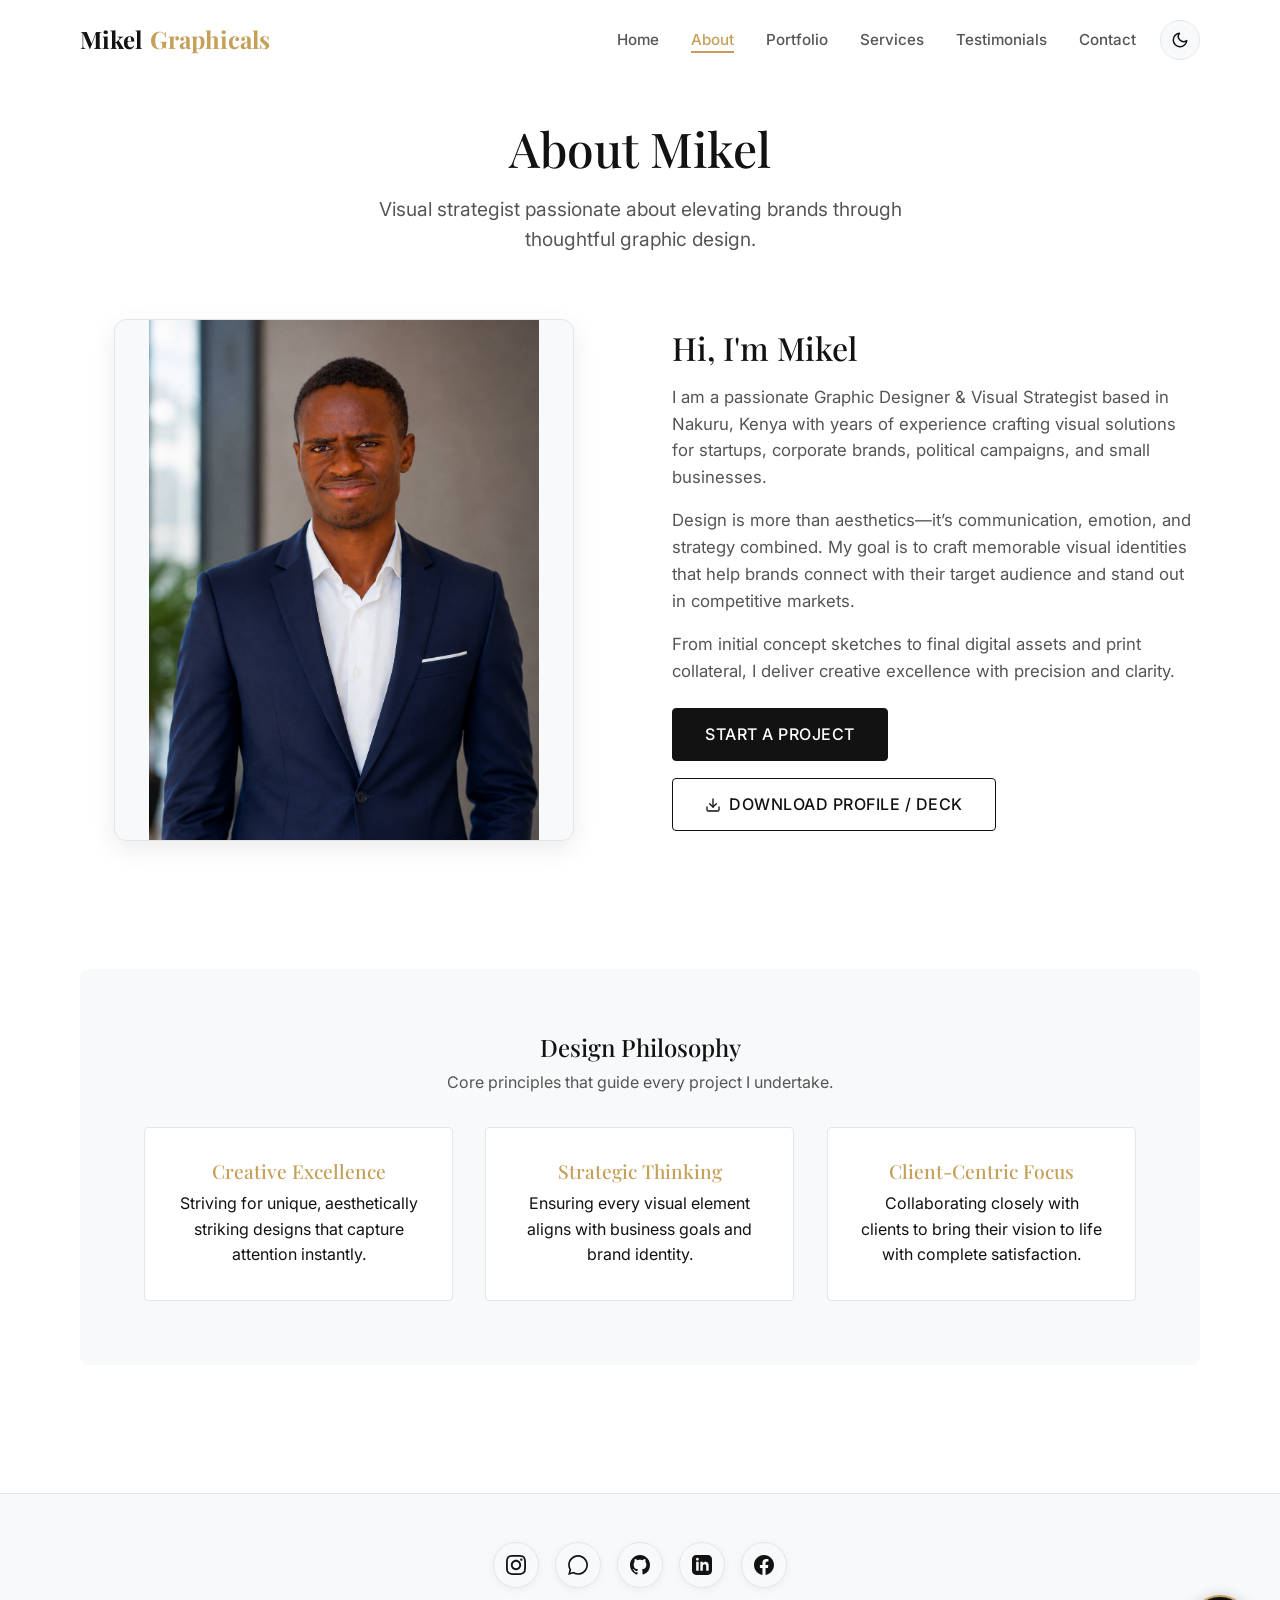
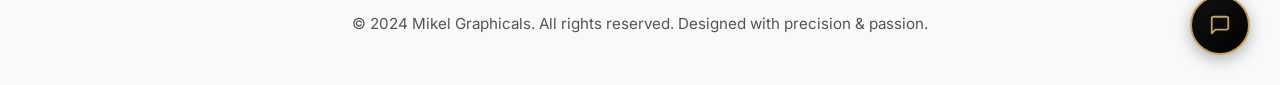
==== about.html @ 557f7075 "Add files via upload" ====
<!DOCTYPE html>
<html lang="en" data-theme="light">
<head>
  <meta charset="UTF-8" />
  <meta name="viewport" content="width=device-width, initial-scale=1.0" />
  <title>About | Mikel Graphicals</title>
  <meta name="description" content="About Mikel Graphicals - Graphic designer & visual strategist based in Nakuru, Kenya." />
  
  <!-- Open Graph / Social Media Preview Meta Tags -->
  <meta property="og:type" content="website" />
  <meta property="og:url" content="https://mikel-graphicals.com/about.html" />
  <meta property="og:title" content="About Mikel Graphicals | Graphic Designer & Visual Strategist" />
  <meta property="og:description" content="Visual strategist passionate about elevating brands through thoughtful graphic design in Nakuru, Kenya." />
  <meta property="og:image" content="images/Mikel.png" />

  <!-- Twitter Card Meta Tags -->
  <meta name="twitter:card" content="summary_large_image" />
  <meta name="twitter:title" content="About Mikel Graphicals | Graphic Designer & Visual Strategist" />
  <meta name="twitter:description" content="Visual strategist passionate about elevating brands through thoughtful graphic design in Nakuru, Kenya." />
  <meta name="twitter:image" content="images/Mikel.png" />

  <link rel="icon" type="image/svg+xml" href="favicon.svg" />
  <link rel="stylesheet" href="css/style.css" />
</head>
<body>

  <!-- Navigation Bar -->
  <header class="navbar">
    <div class="container navbar-container">
      <a href="index.html" class="logo">Mikel<span>Graphicals</span></a>
      
      <div class="nav-right-tools">
        <ul class="nav-menu" id="navMenu">
          <li><a href="index.html" class="nav-link">Home</a></li>
          <li><a href="about.html" class="nav-link active">About</a></li>
          <li><a href="portfolio.html" class="nav-link">Portfolio</a></li>
          <li><a href="services.html" class="nav-link">Services</a></li>
          <li><a href="testimonials.html" class="nav-link">Testimonials</a></li>
          <li><a href="contact.html" class="nav-link">Contact</a></li>
        </ul>
        
        <button class="theme-toggle" id="themeToggle" aria-label="Toggle Theme"></button>
        <button class="mobile-toggle" id="mobileToggle" aria-label="Mobile Navigation Toggle"><svg width="22" height="22" viewBox="0 0 24 24" fill="none" stroke="currentColor" stroke-width="2" stroke-linecap="round" stroke-linejoin="round"><line x1="3" y1="12" x2="21" y2="12"></line><line x1="3" y1="6" x2="21" y2="6"></line><line x1="3" y1="18" x2="21" y2="18"></line></svg></button>
      </div>
    </div>
  </header>

  <!-- About Section -->
  <section class="section about-page" style="padding-top: 120px;">
    <div class="container">
      <div class="about-header">
        <h1 class="about-title">About Mikel</h1>
        <p class="about-subtitle">Visual strategist passionate about elevating brands through thoughtful graphic design.</p>
      </div>

      <div class="about-content">
        <div class="about-section">
          <div class="about-image-wrapper">
            <img src="images/Mikel.png" alt="Mikel - Graphic Designer & Visual Strategist" class="about-image" />
          </div>
          <div class="about-text">
            <h2>Hi, I'm Mikel</h2>
            <p>I am a passionate Graphic Designer & Visual Strategist based in Nakuru, Kenya with years of experience crafting visual solutions for startups, corporate brands, political campaigns, and small businesses.</p>
            <p>Design is more than aesthetics—it’s communication, emotion, and strategy combined. My goal is to craft memorable visual identities that help brands connect with their target audience and stand out in competitive markets.</p>
            <p>From initial concept sketches to final digital assets and print collateral, I deliver creative excellence with precision and clarity.</p>
            <div style="margin-top: 1.5rem; display: flex; gap: 1rem; flex-wrap: wrap;">
              <a href="contact.html" class="btn btn-primary">Start a Project</a>
              <a href="images/Mikel.png" target="_blank" rel="noopener" class="btn btn-outline" style="gap: 0.5rem;">
                <svg width="16" height="16" viewBox="0 0 24 24" fill="none" stroke="currentColor" stroke-width="2" stroke-linecap="round" stroke-linejoin="round"><path d="M21 15v4a2 2 0 0 1-2 2H5a2 2 0 0 1-2-2v-4"></path><polyline points="7 10 12 15 17 10"></polyline><line x1="12" y1="15" x2="12" y2="3"></line></svg>
                Download Profile / Deck
              </a>
            </div>
          </div>
        </div>

        <div class="design-philosophy">
          <h2 style="font-family: var(--font-serif); margin-bottom: 0.5rem; color: var(--text-primary);">Design Philosophy</h2>
          <p style="color: var(--text-secondary); max-width: 600px; margin: 0 auto 1.5rem;">Core principles that guide every project I undertake.</p>
          
          <div class="philosophy-grid">
            <div class="philosophy-card">
              <h3>Creative Excellence</h3>
              <p>Striving for unique, aesthetically striking designs that capture attention instantly.</p>
            </div>
            <div class="philosophy-card">
              <h3>Strategic Thinking</h3>
              <p>Ensuring every visual element aligns with business goals and brand identity.</p>
            </div>
            <div class="philosophy-card">
              <h3>Client-Centric Focus</h3>
              <p>Collaborating closely with clients to bring their vision to life with complete satisfaction.</p>
            </div>
          </div>
        </div>
      </div>
    </div>
  </section>

  <!-- Miki Floating AI Chatbot Widget -->
  <div class="miki-widget">
    <div class="miki-chat-window" id="mikiWindow">
      <div class="miki-header">
        <div class="miki-header-info">
          <div class="miki-avatar">M</div>
          <div>
            <h3>Miki AI Assistant</h3>
            <span class="miki-status">Online</span>
          </div>
        </div>
        <span class="miki-close" id="mikiClose">&times;</span>
      </div>

      <div class="miki-messages" id="mikiMessages">
        <div class="message ai">
          Hi! I'm Miki. Feel free to ask me anything about Mikel's background or skills!
        </div>
      </div>

      <div class="miki-input-area">
        <input type="text" id="mikiInput" class="miki-input" placeholder="Ask about projects, pricing..." />
        <button id="mikiSend" class="miki-send" aria-label="Send Message"><svg width="16" height="16" viewBox="0 0 24 24" fill="none" stroke="currentColor" stroke-width="2" stroke-linecap="round" stroke-linejoin="round"><line x1="22" y1="2" x2="11" y2="13"></line><polygon points="22 2 15 22 11 13 2 9 22 2"></polygon></svg></button>
      </div>
    </div>

    <button class="miki-toggle" id="mikiToggle" aria-label="Toggle Miki Chatbot"><svg width="22" height="22" viewBox="0 0 24 24" fill="none" stroke="currentColor" stroke-width="2" stroke-linecap="round" stroke-linejoin="round"><path d="M21 15a2 2 0 0 1-2 2H7l-4 4V5a2 2 0 0 1 2-2h14a2 2 0 0 1 2 2z"></path></svg></button>
  </div>

  <!-- Footer -->
  <footer>
    <div class="container footer-content">
      <div class="footer-socials">
        <a href="https://www.instagram.com/mikel_ndungu" target="_blank" rel="noopener" class="social-btn" title="Instagram" aria-label="Instagram">
          <svg viewBox="0 0 24 24"><path d="M12 2.163c3.204 0 3.584.012 4.85.07 3.252.148 4.771 1.691 4.919 4.919.058 1.265.069 1.645.069 4.849 0 3.205-.012 3.584-.069 4.849-.149 3.225-1.664 4.771-4.919 4.919-1.266.058-1.644.07-4.85.07-3.204 0-3.584-.012-4.849-.07-3.26-.149-4.771-1.699-4.919-4.92-.058-1.265-.07-1.644-.07-4.849 0-3.204.013-3.583.07-4.849.149-3.227 1.664-4.771 4.919-4.919 1.266-.057 1.645-.069 4.849-.069zm0-2.163c-3.259 0-3.667.014-4.947.072-4.358.2-6.78 2.618-6.98 6.98-.059 1.281-.073 1.689-.073 4.948 0 3.259.014 3.668.072 4.948.2 4.358 2.618 6.78 6.98 6.98 1.281.058 1.689.072 4.948.072 3.259 0 3.668-.014 4.948-.072 4.354-.2 6.782-2.618 6.979-6.98.059-1.28.073-1.689.073-4.948 0-3.259-.014-3.667-.072-4.947-.196-4.354-2.617-6.78-6.979-6.98-1.281-.059-1.69-.073-4.949-.073zm0 5.838c-3.403 0-6.162 2.759-6.162 6.162s2.759 6.163 6.162 6.163 6.162-2.759 6.162-6.163c0-3.403-2.759-6.162-6.162-6.162zm0 10.162c-2.209 0-4-1.79-4-4 0-2.209 1.791-4 4-4s4 1.791 4 4c0 2.21-1.791 4-4 4zm6.406-11.845c-.796 0-1.441.645-1.441 1.44s.645 1.44 1.441 1.44c.795 0 1.439-.645 1.439-1.44s-.644-1.44-1.439-1.44z"/></svg>
        </a>
        <a href="https://wa.me/254795168357" target="_blank" rel="noopener" class="social-btn" title="WhatsApp" aria-label="WhatsApp">
          <svg viewBox="0 0 24 24"><path d="M.057 24l1.687-6.163c-1.041-1.804-1.588-3.849-1.587-5.946.003-6.556 5.338-11.891 11.893-11.891 3.181.001 6.167 1.24 8.413 3.488 2.245 2.248 3.481 5.236 3.48 8.414-.003 6.557-5.338 11.892-11.893 11.892-1.99 0-3.951-.5-5.688-1.448l-6.305 1.654zm6.597-3.807c1.676.995 3.276 1.591 5.392 1.592 5.448 0 9.886-4.434 9.889-9.885.002-5.462-4.415-9.89-9.881-9.892-5.452 0-9.887 4.434-9.889 9.884-.001 2.225.651 3.891 1.746 5.634l-.999 3.648 3.742-.981z"/></svg>
        </a>
        <a href="https://github.com/Mikel265" target="_blank" rel="noopener" class="social-btn" title="GitHub" aria-label="GitHub">
          <svg viewBox="0 0 24 24"><path d="M12 0C5.37 0 0 5.37 0 12c0 5.31 3.435 9.795 8.205 11.385.6.105.825-.255.825-.57 0-.285-.015-1.23-.015-2.235-3.015.555-3.795-.735-4.035-1.41-.135-.345-.72-1.41-1.23-1.695-.42-.225-1.02-.78-.015-.795.945-.015 1.62.87 1.845 1.23 1.08 1.815 2.805 1.305 3.495.99.105-.78.42-1.305.765-1.605-2.67-.3-5.46-1.335-5.46-5.925 0-1.305.465-2.385 1.23-3.225-.12-.3-.54-1.53.12-3.18 0 0 1.005-.315 3.3 1.23.96-.27 1.98-.405 3-.405s2.04.135 3 .405c2.295-1.56 3.3-1.23 3.3-1.23.66 1.65.24 2.88.12 3.18.765.84 1.23 1.905 1.23 3.225 0 4.605-2.805 5.625-5.475 5.925.435.375.81 1.095.81 2.22 0 1.605-.015 2.895-.015 3.3 0 .315.225.69.825.57A12.02 12.02 0 0024 12c0-6.63-5.37-12-12-12z"/></svg>
        </a>
        <a href="https://www.linkedin.com/in/mikel-ndungu/" target="_blank" rel="noopener" class="social-btn" title="LinkedIn" aria-label="LinkedIn">
          <svg viewBox="0 0 24 24"><path d="M19 0h-14c-2.761 0-5 2.239-5 5v14c0 2.761 2.239 5 5 5h14c2.762 0 5-2.239 5-5v-14c0-2.761-2.238-5-5-5zm-11 19h-3v-11h3v11zm-1.5-12.268c-.966 0-1.75-.79-1.75-1.764s.784-1.764 1.75-1.764 1.75.79 1.75 1.764-.783 1.764-1.75 1.764zm13.5 12.268h-3v-5.604c0-3.368-4-3.113-4 0v5.604h-3v-11h3v1.765c1.396-2.586 7-2.777 7 2.476v6.759z"/></svg>
        </a>
        <a href="https://web.facebook.com/shymikel" target="_blank" rel="noopener" class="social-btn" title="Facebook" aria-label="Facebook">
          <svg viewBox="0 0 24 24"><path d="M24 12.073c0-6.627-5.373-12-12-12s-12 5.373-12 12c0 5.99 4.388 10.954 10.125 11.854v-8.385H7.078v-3.47h3.047V9.43c0-3.007 1.792-4.669 4.533-4.669 1.312 0 2.686.235 2.686.235v2.953H15.83c-1.491 0-1.956.925-1.956 1.874v2.25h3.328l-.532 3.47h-2.796v8.385C19.612 23.027 24 18.062 24 12.073z"/></svg>
        </a>
      </div>
      <p>&copy; 2024 Mikel Graphicals. All rights reserved. Designed with precision & passion.</p>
    </div>
  </footer>

  <script src="js/main.js"></script>
</body>
</html>
---- css/style.css ----
@import url('https://fonts.googleapis.com/css2?family=Inter:wght@300;400;500;600;700&family=Playfair+Display:ital,wght@0,500;0,600;0,700;1,500&display=swap');

:root {
  --bg-primary: #ffffff;
  --bg-secondary: #f8f9fa;
  --text-primary: #121212;
  --text-secondary: #555555;
  --accent-color: #C5A059;
  --accent-hover: #D4AF37;
  --border-color: #e5e5e5;
  --spacing-xs: 0.5rem;
  --spacing-sm: 1rem;
  --spacing-md: 2rem;
  --spacing-lg: 4rem;
  --spacing-xl: 8rem;
  --font-sans: "Inter", sans-serif;
  --font-serif: "Playfair Display", serif;
  --shadow-sm: 0 2px 8px rgba(0, 0, 0, 0.05);
  --shadow-md: 0 8px 24px rgba(0, 0, 0, 0.08);
  --transition-fast: 0.2s ease;
  --transition-smooth: 0.4s cubic-bezier(0.16, 1, 0.3, 1);
}

[data-theme="dark"] {
  --bg-primary: #0a0a0a;
  --bg-secondary: #161616;
  --text-primary: #f0f0f0;
  --text-secondary: #a0a0a0;
  --border-color: #2a2a2a;
  --shadow-sm: 0 2px 8px rgba(0, 0, 0, 0.3);
  --shadow-md: 0 8px 24px rgba(0, 0, 0, 0.4);
}

*, *::before, *::after {
  box-sizing: border-box;
  margin: 0;
  padding: 0;
}

/* Modern View Transitions API */
@view-transition {
  navigation: auto;
}

::view-transition-old(root),
::view-transition-new(root) {
  animation-duration: 0.35s;
  animation-timing-function: cubic-bezier(0.16, 1, 0.3, 1);
}

html {
  scroll-behavior: smooth;
  scroll-padding-top: 90px;
  font-family: var(--font-sans);
  font-size: 16px;
  background-color: var(--bg-primary);
  color: var(--text-primary);
  transition: background-color var(--transition-smooth), color var(--transition-smooth);
}

body {
  line-height: 1.6;
  -webkit-font-smoothing: antialiased;
  -moz-osx-font-smoothing: grayscale;
  opacity: 0;
  transform: translateY(8px);
  transition: opacity 0.35s cubic-bezier(0.16, 1, 0.3, 1), transform 0.35s cubic-bezier(0.16, 1, 0.3, 1), background-color var(--transition-smooth), color var(--transition-smooth);
}

body.page-loaded {
  opacity: 1;
  transform: translateY(0);
}

body.page-exiting {
  opacity: 0;
  transform: translateY(-8px);
  pointer-events: none;
}

/* Scroll Reveal Animations */
.reveal {
  opacity: 0;
  transform: translateY(30px);
  transition: opacity 0.7s cubic-bezier(0.16, 1, 0.3, 1), transform 0.7s cubic-bezier(0.16, 1, 0.3, 1);
  will-change: opacity, transform;
}

.reveal.reveal-left {
  transform: translateX(-30px);
}

.reveal.reveal-right {
  transform: translateX(30px);
}

.reveal.reveal-scale {
  transform: scale(0.94);
}

.reveal.is-visible {
  opacity: 1;
  transform: translateY(0) translateX(0) scale(1);
}

.reveal-delay-1 { transition-delay: 0.1s; }
.reveal-delay-2 { transition-delay: 0.2s; }
.reveal-delay-3 { transition-delay: 0.3s; }
.reveal-delay-4 { transition-delay: 0.4s; }
.reveal-delay-5 { transition-delay: 0.5s; }

h1, h2, h3, h4, h5, h6 {
  font-family: var(--font-serif);
  font-weight: 500;
  line-height: 1.2;
}

a {
  text-decoration: none;
  color: inherit;
  transition: color var(--transition-fast), transform var(--transition-fast);
}

button {
  font-family: var(--font-sans);
  cursor: pointer;
  border: none;
  background: none;
}

img {
  max-width: 100%;
  display: block;
}

.container {
  width: 90%;
  max-width: 1200px;
  margin: 0 auto;
  padding: 0 var(--spacing-sm);
}

.section {
  padding: var(--spacing-xl) 0;
}

/* Smooth Entrance Keyframes for Section Transitions */
@keyframes fadeInUpSmooth {
  0% {
    opacity: 0;
    transform: translateY(18px);
  }
  100% {
    opacity: 1;
    transform: translateY(0);
  }
}

/* Header & Navigation */
.navbar {
  position: fixed;
  top: 0;
  left: 0;
  width: 100%;
  height: 80px;
  background-color: rgba(var(--bg-primary-rgb, 255, 255, 255), 0.9);
  background-color: var(--bg-primary);
  -webkit-backdrop-filter: blur(10px);
  backdrop-filter: blur(10px);
  z-index: 1000;
  border-bottom: 1px solid transparent;
  transition: all var(--transition-smooth);
}

.navbar.scrolled {
  height: 70px;
  border-bottom: 1px solid var(--border-color);
  box-shadow: var(--shadow-sm);
}

.navbar-container {
  display: flex;
  justify-content: space-between;
  align-items: center;
  height: 100%;
}

.logo {
  font-family: var(--font-serif);
  font-size: 1.5rem;
  font-weight: 700;
  color: var(--text-primary);
  display: flex;
  align-items: center;
  gap: 0.5rem;
}

.logo span {
  color: var(--accent-color);
}

.nav-right-tools {
  display: flex;
  align-items: center;
  gap: 1.5rem;
}

.nav-menu {
  display: flex;
  align-items: center;
  gap: 2rem;
  list-style: none;
}

.nav-link {
  font-size: 0.95rem;
  font-weight: 500;
  color: var(--text-secondary);
  position: relative;
}

.nav-link:hover, .nav-link.active {
  color: var(--accent-color);
}

.nav-link::after {
  content: "";
  position: absolute;
  bottom: -4px;
  left: 0;
  width: 0;
  height: 2px;
  background-color: var(--accent-color);
  transition: width var(--transition-fast);
}

.nav-link:hover::after, .nav-link.active::after {
  width: 100%;
}

.theme-toggle {
  font-size: 1.2rem;
  color: var(--text-primary);
  padding: 0.5rem;
  display: inline-flex;
  align-items: center;
  justify-content: center;
  border-radius: 50%;
  width: 40px;
  height: 40px;
  background: var(--bg-secondary);
  border: 1px solid var(--border-color);
  transition: background-color var(--transition-fast), border-color var(--transition-fast), transform var(--transition-fast), color var(--transition-fast);
}

.theme-toggle svg {
  width: 18px;
  height: 18px;
  stroke: currentColor;
  transition: transform var(--transition-smooth);
}

.theme-toggle:hover {
  background-color: var(--bg-primary);
  color: var(--accent-color);
  border-color: var(--accent-color);
  transform: scale(1.08);
}

.theme-toggle:hover svg {
  transform: rotate(18deg);
}

.mobile-toggle {
  display: none;
  font-size: 1.5rem;
  color: var(--text-primary);
}

@media (max-width: 768px) {
  .nav-menu {
    position: fixed;
    top: 70px;
    left: 0;
    width: 100%;
    height: calc(100vh - 70px);
    background-color: var(--bg-primary);
    flex-direction: column;
    align-items: center;
    justify-content: center;
    gap: 2rem;
    transform: translateX(100%);
    transition: transform var(--transition-smooth);
  }

  .nav-menu.active {
    transform: translateX(0);
  }

  .mobile-toggle {
    display: block;
  }
}

/* Hero Section */
.hero {
  min-height: 90vh;
  display: flex;
  align-items: center;
  justify-content: center;
  position: relative;
  overflow: hidden;
  padding: var(--spacing-lg) var(--spacing-xs);
  background: radial-gradient(circle at 50% 50%, var(--bg-secondary) 0%, var(--bg-primary) 100%);
}

.hero-content {
  text-align: center;
  max-width: 800px;
  z-index: 10;
}

.hero-title {
  font-family: var(--font-serif);
  font-size: 3rem;
  line-height: 1.1;
  margin-bottom: var(--spacing-sm);
  color: var(--text-primary);
}

.hero-title span {
  display: block;
  color: var(--accent-color);
  font-style: italic;
}

.hero-subtitle {
  font-size: 1.2rem;
  color: var(--text-secondary);
  margin-bottom: var(--spacing-md);
  max-width: 600px;
  margin-left: auto;
  margin-right: auto;
}

.hero-buttons {
  display: flex;
  gap: 1rem;
  justify-content: center;
}

.btn {
  padding: 0.8rem 2rem;
  font-size: 1rem;
  font-weight: 500;
  border-radius: 4px;
  transition: all var(--transition-fast);
  text-transform: uppercase;
  letter-spacing: 0.5px;
  display: inline-flex;
  align-items: center;
  justify-content: center;
}

.btn-primary {
  background-color: var(--text-primary);
  color: var(--bg-primary);
  border: 1px solid var(--text-primary);
}

.btn-primary:hover {
  background-color: transparent;
  color: var(--text-primary);
}

.btn-outline {
  background-color: transparent;
  color: var(--text-primary);
  border: 1px solid var(--text-primary);
}

.btn-outline:hover {
  background-color: var(--text-primary);
  color: var(--bg-primary);
}

@media (min-width: 768px) {
  .hero-title {
    font-size: 4.5rem;
  }
  .hero-subtitle {
    font-size: 1.5rem;
  }
}

/* About Section */
.about-page {
  padding-top: var(--spacing-lg);
  padding-bottom: var(--spacing-xl);
}

.about-header {
  text-align: center;
  margin-bottom: var(--spacing-lg);
}

.about-title {
  font-family: var(--font-serif);
  font-size: 3rem;
  margin-bottom: var(--spacing-sm);
  color: var(--text-primary);
}

.about-subtitle {
  font-size: 1.2rem;
  color: var(--text-secondary);
  max-width: 600px;
  margin: 0 auto;
}

.about-content {
  display: flex;
  flex-direction: column;
  gap: var(--spacing-xl);
}

.about-section {
  display: grid;
  grid-template-columns: 1fr;
  gap: var(--spacing-md);
  align-items: center;
}

.about-image-wrapper {
  width: 100%;
  max-width: 460px;
  margin: 0 auto;
  border-radius: 12px;
  overflow: hidden;
  box-shadow: var(--shadow-md);
  background-color: var(--bg-secondary);
  border: 1px solid var(--border-color);
}

.about-image-placeholder,
.about-image {
  width: 100%;
  height: auto;
  max-height: 520px;
  object-fit: contain;
  display: block;
  border-radius: 12px;
}

.about-text h2 {
  font-family: var(--font-serif);
  font-size: 2rem;
  margin-bottom: var(--spacing-sm);
  color: var(--text-primary);
}

.about-text p {
  color: var(--text-secondary);
  margin-bottom: 1rem;
  font-size: 1.05rem;
}

.design-philosophy {
  background-color: var(--bg-secondary);
  padding: var(--spacing-lg);
  border-radius: 8px;
  text-align: center;
}

.philosophy-grid {
  display: grid;
  grid-template-columns: repeat(auto-fit, minmax(250px, 1fr));
  gap: var(--spacing-md);
  margin-top: var(--spacing-md);
}

.philosophy-card {
  padding: var(--spacing-md);
  background-color: var(--bg-primary);
  border: 1px solid var(--border-color);
  border-radius: 4px;
  transition: transform var(--transition-fast);
}

.philosophy-card:hover {
  transform: translateY(-5px);
  box-shadow: var(--shadow-sm);
}

.philosophy-card h3 {
  font-size: 1.2rem;
  margin-bottom: 0.5rem;
  color: var(--accent-color);
}

@media (min-width: 768px) {
  .about-section {
    grid-template-columns: 1fr 1fr;
    gap: var(--spacing-lg);
  }
}

/* Portfolio Section */
.portfolio-page {
  padding-top: var(--spacing-lg);
  padding-bottom: var(--spacing-xl);
}

.portfolio-header {
  text-align: center;
  margin-bottom: var(--spacing-lg);
}

.portfolio-title {
  font-family: var(--font-serif);
  font-size: 3rem;
  margin-bottom: var(--spacing-sm);
}

.portfolio-filter {
  display: flex;
  justify-content: center;
  gap: 1rem;
  margin-bottom: var(--spacing-lg);
  flex-wrap: wrap;
}

.filter-btn {
  padding: 0.5rem 1.5rem;
  border: 1px solid var(--border-color);
  border-radius: 20px;
  background: transparent;
  color: var(--text-secondary);
  transition: all var(--transition-fast);
}

.filter-btn:hover, .filter-btn.active {
  background-color: var(--text-primary);
  color: var(--bg-primary);
  border-color: var(--text-primary);
}

.portfolio-grid {
  display: grid;
  grid-template-columns: repeat(auto-fill, minmax(320px, 1fr));
  gap: 2rem;
}

.project-card {
  background-color: var(--bg-primary);
  border: 1px solid var(--border-color);
  border-radius: 8px;
  overflow: hidden;
  transition: box-shadow var(--transition-fast), transform var(--transition-fast);
  cursor: pointer;
}

.project-card:hover {
  box-shadow: var(--shadow-md);
  transform: translateY(-4px);
}

.card-image-wrapper {
  position: relative;
  overflow: hidden;
  aspect-ratio: 4 / 5;
  background-color: var(--bg-secondary);
}

.card-image {
  width: 100%;
  height: 100%;
  object-fit: cover;
  object-position: top center;
  transition: transform var(--transition-smooth);
}

.project-card:hover .card-image {
  transform: scale(1.05);
}

.card-overlay {
  position: absolute;
  top: 0;
  left: 0;
  width: 100%;
  height: 100%;
  background: rgba(0, 0, 0, 0.6);
  display: flex;
  align-items: center;
  justify-content: center;
  opacity: 0;
  transition: opacity var(--transition-fast);
}

.project-card:hover .card-overlay {
  opacity: 1;
}

.view-case-study {
  color: #fff;
  font-weight: 500;
  display: flex;
  align-items: center;
  gap: 0.5rem;
  padding: 0.8rem 1.5rem;
  border: 1px solid white;
  border-radius: 4px;
}

.view-case-study:hover {
  background-color: #fff;
  color: #000;
}

.card-content {
  padding: var(--spacing-sm);
}

.card-header {
  display: flex;
  justify-content: space-between;
  align-items: center;
  margin-bottom: 0.5rem;
}

.card-category {
  font-size: 0.8rem;
  text-transform: uppercase;
  letter-spacing: 1px;
  color: var(--accent-color);
  font-weight: 600;
}

.external-link {
  color: var(--text-secondary);
}

.external-link:hover {
  color: var(--accent-color);
}

.card-title-link {
  display: block;
}

.card-title {
  font-family: var(--font-serif);
  font-size: 1.4rem;
  margin-bottom: 0.5rem;
  color: var(--text-primary);
  transition: color var(--transition-fast);
}

.card-title-link:hover .card-title {
  color: var(--accent-color);
}

.card-description {
  color: var(--text-secondary);
  font-size: 0.95rem;
  display: -webkit-box;
  -webkit-line-clamp: 2;
  line-clamp: 2;
  -webkit-box-orient: vertical;
  overflow: hidden;
}

/* Services & Packages */
.services-grid {
  display: grid;
  grid-template-columns: repeat(auto-fit, minmax(300px, 1fr));
  gap: 2rem;
  margin-bottom: var(--spacing-xl);
}

.service-card {
  background-color: var(--bg-primary);
  border: 1px solid var(--border-color);
  padding: 2rem;
  border-radius: 8px;
  text-align: center;
  transition: all var(--transition-fast);
  display: flex;
  flex-direction: column;
  align-items: center;
  justify-content: center;
  height: 100%;
}

.service-card:hover {
  border-color: var(--accent-color);
  box-shadow: var(--shadow-md);
  transform: translateY(-4px);
}

.service-icon {
  font-size: 2.5rem;
  color: var(--accent-color);
  margin-bottom: 1.5rem;
  width: 80px;
  height: 80px;
  display: flex;
  align-items: center;
  justify-content: center;
  background-color: var(--bg-secondary);
  border-radius: 50%;
  transition: background-color var(--transition-fast);
}

.service-card:hover .service-icon {
  background-color: var(--text-primary);
  color: var(--bg-primary);
}

.service-title {
  font-family: var(--font-serif);
  font-size: 1.5rem;
  margin-bottom: 1rem;
  color: var(--text-primary);
}

.service-desc {
  color: var(--text-secondary);
  font-size: 0.95rem;
  line-height: 1.6;
}

/* Pricing Packages */
.packages-section {
  margin-top: var(--spacing-xl);
}

.packages-grid {
  display: grid;
  grid-template-columns: repeat(auto-fit, minmax(280px, 1fr));
  gap: 2rem;
  margin-top: 2rem;
}

.package-card {
  background-color: var(--bg-primary);
  border: 1px solid var(--border-color);
  border-radius: 12px;
  padding: 2.5rem 2rem;
  position: relative;
  display: flex;
  flex-direction: column;
  justify-content: space-between;
  transition: all var(--transition-fast);
}

.package-card.popular {
  border-color: var(--accent-color);
  box-shadow: var(--shadow-md);
  transform: scale(1.03);
}

.popular-badge {
  position: absolute;
  top: -14px;
  left: 50%;
  transform: translateX(-50%);
  background-color: var(--accent-color);
  color: #000;
  font-size: 0.75rem;
  font-weight: 700;
  text-transform: uppercase;
  padding: 4px 12px;
  border-radius: 12px;
  letter-spacing: 1px;
}

.package-title {
  font-family: var(--font-serif);
  font-size: 1.8rem;
  margin-bottom: 0.5rem;
  color: var(--text-primary);
}

.package-price {
  font-size: 2.2rem;
  font-weight: 700;
  color: var(--accent-color);
  margin-bottom: 1.5rem;
}

.package-features {
  list-style: none;
  margin-bottom: 2rem;
}

.package-features li {
  padding: 0.6rem 0;
  border-bottom: 1px solid var(--border-color);
  color: var(--text-secondary);
  font-size: 0.95rem;
  display: flex;
  align-items: center;
  gap: 0.5rem;
}

.package-features li::before {
  content: "✓";
  color: var(--accent-color);
  font-weight: bold;
}

/* Testimonials Section */
.testimonials-section {
  padding: 6rem 0;
  background-color: var(--bg-secondary);
  position: relative;
  overflow: hidden;
  z-index: 10;
  border-top: 2px solid var(--accent-color);
}

.section-header {
  text-align: center;
  margin-bottom: 4rem;
}

.section-title {
  font-family: var(--font-serif);
  font-size: 2.5rem;
  margin-bottom: 1rem;
  color: var(--text-primary);
}

.section-subtitle {
  color: var(--text-secondary);
  font-size: 1.1rem;
  max-width: 600px;
  margin: 0 auto;
}

.testimonials-grid {
  display: grid;
  grid-template-columns: repeat(auto-fit, minmax(300px, 1fr));
  gap: 2rem;
}

.testimonial-card {
  background: var(--bg-primary);
  padding: 2.5rem;
  border-radius: 16px;
  box-shadow: var(--shadow-sm);
  transition: transform 0.3s ease, box-shadow 0.3s ease;
  border: 1px solid var(--border-color);
  position: relative;
  display: flex;
  flex-direction: column;
}

.testimonial-card:hover {
  transform: translateY(-5px);
  box-shadow: var(--shadow-md);
  border-color: var(--accent-color);
}

.quote-icon {
  font-size: 2rem;
  color: var(--accent-color);
  margin-bottom: 1.5rem;
  opacity: 0.5;
}

.testimonial-content {
  font-size: 1.1rem;
  line-height: 1.6;
  color: var(--text-secondary);
  margin-bottom: 2rem;
  font-style: italic;
  flex-grow: 1;
}

.testimonial-author {
  display: flex;
  align-items: center;
  gap: 1rem;
  padding-top: 1.5rem;
  border-top: 1px solid var(--border-color);
}

.author-image {
  width: 50px;
  height: 50px;
  border-radius: 50%;
  overflow: hidden;
  border: 2px solid var(--accent-color);
}

.author-image img {
  width: 100%;
  height: 100%;
  object-fit: cover;
}

.author-info h4 {
  font-size: 1rem;
  font-weight: 600;
  color: var(--text-primary);
  margin: 0;
}

.author-info span {
  font-size: 0.85rem;
  color: var(--text-secondary);
  display: block;
  margin-top: 0.2rem;
}

/* Contact Section */
.contact-page {
  padding-bottom: var(--spacing-xl);
}

.contact-content {
  display: grid;
  grid-template-columns: 1fr;
  gap: var(--spacing-lg);
  align-items: start;
}

@media (min-width: 900px) {
  .contact-content {
    grid-template-columns: 1fr 1fr;
  }
}

.contact-info-section h2, .contact-form-section h2 {
  font-family: var(--font-serif);
  font-size: 2.5rem;
  margin-bottom: 1rem;
}

.contact-desc {
  color: var(--text-secondary);
  margin-bottom: 2rem;
  max-width: 500px;
}

/* Contact Details & Social Links */
.contact-details {
  display: flex;
  flex-direction: column;
  gap: 1.5rem;
  margin-bottom: 2.5rem;
}

.contact-item {
  display: flex;
  align-items: flex-start;
  gap: 1.2rem;
}

.contact-icon-svg {
  width: 44px;
  height: 44px;
  min-width: 44px;
  background-color: var(--bg-secondary);
  border: 1px solid var(--border-color);
  border-radius: 50%;
  display: flex;
  align-items: center;
  justify-content: center;
  color: var(--accent-color);
  transition: all var(--transition-fast);
}

.contact-item:hover .contact-icon-svg {
  background-color: var(--accent-color);
  color: #000;
  border-color: var(--accent-color);
  transform: scale(1.08);
}

.contact-icon-svg svg {
  width: 22px;
  height: 22px;
  fill: currentColor;
}

.social-links-section {
  margin-top: 2rem;
}

.social-links-title {
  font-size: 1.1rem;
  font-weight: 600;
  margin-bottom: 1rem;
  color: var(--text-primary);
  font-family: var(--font-serif);
}

.social-links {
  display: flex;
  align-items: center;
  gap: 1rem;
  flex-wrap: wrap;
}

.social-btn {
  width: 46px;
  height: 46px;
  border-radius: 50%;
  background-color: var(--bg-secondary);
  border: 1px solid var(--border-color);
  color: var(--text-primary);
  display: flex;
  align-items: center;
  justify-content: center;
  transition: all var(--transition-fast);
  box-shadow: var(--shadow-sm);
  position: relative;
}

.social-btn svg {
  width: 20px;
  height: 20px;
  fill: currentColor;
  transition: transform var(--transition-fast);
}

.social-btn:hover {
  background-color: var(--accent-color);
  color: #000;
  border-color: var(--accent-color);
  transform: translateY(-3px);
  box-shadow: 0 6px 16px rgba(197, 160, 89, 0.4);
}

.social-btn:hover svg {
  transform: scale(1.15);
}

/* Footer */
footer {
  background-color: var(--bg-secondary);
  border-top: 1px solid var(--border-color);
  padding: 3rem 0;
  text-align: center;
  color: var(--text-secondary);
  font-size: 0.95rem;
}

.footer-content {
  display: flex;
  flex-direction: column;
  align-items: center;
  gap: 1.5rem;
}

.footer-socials {
  display: flex;
  gap: 1rem;
}

footer a {
  color: var(--accent-color);
}

.form-group {
  margin-bottom: 1.5rem;
}

.form-group label {
  display: block;
  margin-bottom: 0.5rem;
  font-weight: 500;
  color: var(--text-primary);
}

.form-control {
  width: 100%;
  padding: 0.8rem;
  background-color: var(--bg-primary);
  border: 1px solid var(--border-color);
  border-radius: 4px;
  color: var(--text-primary);
  font-family: var(--font-sans);
  font-size: 1rem;
  transition: border-color var(--transition-fast);
}

.form-control:focus {
  outline: none;
  border-color: var(--accent-color);
}

textarea.form-control {
  resize: vertical;
  min-height: 120px;
}

.submit-btn {
  width: 100%;
  padding: 1rem;
  background-color: var(--text-primary);
  color: var(--bg-primary);
  border: none;
  border-radius: 4px;
  font-size: 1rem;
  font-weight: 600;
  text-transform: uppercase;
  letter-spacing: 1px;
  transition: all var(--transition-fast);
}

.submit-btn:hover {
  background-color: var(--accent-color);
  color: #000;
}

.form-status {
  margin-bottom: 1rem;
}

.status-msg {
  padding: 1rem;
  border-radius: 4px;
  font-weight: 500;
  margin-bottom: 0;
}

.status-msg.sending {
  background-color: var(--bg-secondary);
  color: var(--text-primary);
  border: 1px solid var(--border-color);
}

.status-msg.success {
  background-color: rgba(76, 175, 80, 0.1);
  color: #4caf50;
  border: 1px solid #4caf50;
}

.status-msg.error {
  background-color: rgba(244, 67, 54, 0.1);
  color: #f44336;
  border: 1px solid #f44336;
}

/* Lightbox Modal */
.lightbox-overlay {
  position: fixed;
  top: 0;
  left: 0;
  width: 100%;
  height: 100%;
  background-color: rgba(0, 0, 0, 0.9);
  display: flex;
  align-items: center;
  justify-content: center;
  z-index: 10000;
  padding: 2rem;
  opacity: 0;
  visibility: hidden;
  transition: opacity 0.3s ease, visibility 0.3s ease;
}

.lightbox-overlay.active {
  opacity: 1;
  visibility: visible;
}

.lightbox-modal {
  background-color: var(--bg-primary);
  border-radius: 12px;
  max-width: 900px;
  width: 100%;
  max-height: 90vh;
  overflow-y: auto;
  position: relative;
  border: 1px solid var(--border-color);
  box-shadow: 0 20px 50px rgba(0,0,0,0.5);
}

.lightbox-close {
  position: absolute;
  top: 15px;
  right: 20px;
  font-size: 2rem;
  color: var(--text-primary);
  cursor: pointer;
  z-index: 10;
  background: var(--bg-secondary);
  width: 40px;
  height: 40px;
  border-radius: 50%;
  display: flex;
  align-items: center;
  justify-content: center;
  transition: background-color var(--transition-fast);
}

.lightbox-close:hover {
  background: var(--accent-color);
  color: #000;
}

.lightbox-content {
  padding: 2rem;
}

.lightbox-hero-wrapper {
  position: relative;
  width: 100%;
  max-height: 70vh;
  display: flex;
  flex-direction: column;
  align-items: center;
  justify-content: center;
  background-color: var(--bg-secondary);
  border-radius: 8px;
  padding: 1rem;
  margin-bottom: 1.5rem;
  border: 1px solid var(--border-color);
}

.lightbox-hero {
  max-width: 100%;
  max-height: 58vh;
  width: auto;
  height: auto;
  object-fit: contain;
  border-radius: 6px;
  display: block;
  box-shadow: var(--shadow-sm);
}

.view-full-image-btn {
  margin-top: 0.75rem;
  display: inline-flex;
  align-items: center;
  gap: 0.4rem;
  padding: 0.5rem 1rem;
  font-size: 0.85rem;
  font-weight: 500;
  color: var(--text-primary);
  background: var(--bg-primary);
  border: 1px solid var(--border-color);
  border-radius: 6px;
  text-decoration: none;
  transition: all var(--transition-fast);
}

.view-full-image-btn:hover {
  background: var(--accent-color);
  color: #000;
  border-color: var(--accent-color);
  transform: translateY(-1px);
}

.lightbox-title {
  font-family: var(--font-serif);
  font-size: 2rem;
  margin-bottom: 0.5rem;
  color: var(--text-primary);
}

.lightbox-category {
  font-size: 0.9rem;
  text-transform: uppercase;
  color: var(--accent-color);
  font-weight: 600;
  margin-bottom: 1rem;
}

.lightbox-body {
  margin-bottom: 1.5rem;
  color: var(--text-secondary);
  font-size: 1.05rem;
  line-height: 1.7;
}

.lightbox-details-grid {
  display: grid;
  grid-template-columns: repeat(auto-fit, minmax(200px, 1fr));
  gap: 1.5rem;
  background-color: var(--bg-secondary);
  padding: 1.5rem;
  border-radius: 8px;
  margin-top: 1.5rem;
}

.lightbox-detail-item h4 {
  font-size: 0.85rem;
  text-transform: uppercase;
  color: var(--text-secondary);
  margin-bottom: 0.4rem;
}

.lightbox-detail-item p {
  font-weight: 600;
  color: var(--text-primary);
}

.tools-list {
  display: flex;
  flex-wrap: wrap;
  gap: 0.4rem;
  list-style: none;
}

.tool-tag {
  background-color: var(--bg-primary);
  padding: 0.2rem 0.6rem;
  border-radius: 4px;
  font-size: 0.85rem;
  border: 1px solid var(--border-color);
  font-weight: 500;
}

/* Miki Chatbot Widget */
.miki-widget {
  position: fixed;
  bottom: 30px;
  right: 30px;
  z-index: 9999;
  font-family: var(--font-sans);
}

.miki-toggle {
  width: 60px;
  height: 60px;
  border-radius: 50%;
  background: linear-gradient(135deg, var(--text-primary), #000);
  color: var(--accent-color);
  border: 2px solid var(--accent-color);
  box-shadow: 0 4px 15px rgba(0, 0, 0, 0.3);
  display: flex;
  align-items: center;
  justify-content: center;
  font-size: 1.8rem;
  cursor: pointer;
  transition: transform 0.3s cubic-bezier(0.175, 0.885, 0.32, 1.275);
}

.miki-toggle:hover {
  transform: scale(1.1) rotate(5deg);
}

.miki-chat-window {
  position: absolute;
  bottom: 80px;
  right: 0;
  width: 350px;
  height: 500px;
  background-color: var(--bg-primary);
  border: 1px solid var(--border-color);
  border-radius: 16px;
  box-shadow: 0 10px 40px rgba(0, 0, 0, 0.2);
  display: flex;
  flex-direction: column;
  overflow: hidden;
  transform-origin: bottom right;
  opacity: 0;
  visibility: hidden;
  transform: scale(0.8);
  transition: all 0.3s cubic-bezier(0.175, 0.885, 0.32, 1.275);
}

.miki-chat-window.active {
  opacity: 1;
  visibility: visible;
  transform: scale(1);
}

.miki-header {
  background: var(--bg-secondary);
  padding: 1rem;
  display: flex;
  align-items: center;
  justify-content: space-between;
  border-bottom: 1px solid var(--border-color);
}

.miki-header-info {
  display: flex;
  align-items: center;
  gap: 0.8rem;
}

.miki-avatar {
  width: 36px;
  height: 36px;
  border-radius: 50%;
  background-color: var(--accent-color);
  display: flex;
  align-items: center;
  justify-content: center;
  color: #000;
  font-weight: 700;
  font-size: 0.9rem;
}

.miki-header h3 {
  font-size: 1rem;
  margin: 0;
  color: var(--text-primary);
}

.miki-status {
  font-size: 0.75rem;
  color: var(--accent-color);
  display: flex;
  align-items: center;
  gap: 4px;
}

.miki-status::before {
  content: "";
  display: block;
  width: 6px;
  height: 6px;
  border-radius: 50%;
  background-color: #00ff88;
}

.miki-close {
  color: var(--text-secondary);
  font-size: 1.2rem;
  transition: color 0.2s;
  cursor: pointer;
}

.miki-close:hover {
  color: var(--accent-color);
}

.miki-messages {
  flex: 1;
  padding: 1rem;
  overflow-y: auto;
  display: flex;
  flex-direction: column;
  gap: 1rem;
}

.message {
  max-width: 85%;
  padding: 0.8rem 1rem;
  font-size: 0.9rem;
  line-height: 1.4;
  position: relative;
}

.message.ai {
  align-self: flex-start;
  background-color: var(--bg-secondary);
  color: var(--text-primary);
  border-radius: 16px 16px 16px 4px;
  border: 1px solid var(--border-color);
}

.message.user {
  align-self: flex-end;
  background-color: var(--text-primary);
  color: var(--bg-primary);
  border-radius: 16px 16px 4px 16px;
}

.miki-input-area {
  padding: 1rem;
  border-top: 1px solid var(--border-color);
  display: flex;
  gap: 0.5rem;
  background-color: var(--bg-primary);
}

.miki-input {
  flex: 1;
  padding: 0.8rem 1rem;
  border-radius: 24px;
  border: 1px solid var(--border-color);
  background-color: var(--bg-secondary);
  color: var(--text-primary);
  font-family: inherit;
  font-size: 0.9rem;
}

.miki-input:focus {
  outline: none;
  border-color: var(--accent-color);
}

.miki-send {
  width: 40px;
  height: 40px;
  border-radius: 50%;
  background-color: var(--accent-color);
  color: #000;
  display: flex;
  align-items: center;
  justify-content: center;
  transition: transform 0.2s;
}

.miki-send:hover {
  transform: scale(1.05);
}

@media (max-width: 480px) {
  .miki-chat-window {
    width: calc(100vw - 40px);
    bottom: 80px;
    right: 20px;
    left: 20px;
  }
}

/* Footer */
footer {
  background-color: var(--bg-secondary);
  border-top: 1px solid var(--border-color);
  padding: 3rem 0;
  text-align: center;
  color: var(--text-secondary);
  font-size: 0.95rem;
}

footer a {
  color: var(--accent-color);
}

/* ==========================================================================
   FRIENDLY & PLAYFUL ANIMATION SYSTEM (ZERO DESIGN REDESIGN)
   ========================================================================== */

/* Custom Cursor Disabled */
.custom-cursor-dot,
.custom-cursor-follower {
  display: none !important;
}

/* 2. Magnetic 3D Tilt Transitions */
.project-card,
.service-card,
.testimonial-card,
.philosophy-card,
.about-image-wrapper,
.pricing-card {
  will-change: transform;
  transform-style: preserve-3d;
  transition: transform 0.4s cubic-bezier(0.16, 1, 0.3, 1), box-shadow 0.4s ease;
}

/* 3. Button Micro-Interactions */
.btn,
.social-btn,
.theme-toggle,
.filter-btn,
.miki-toggle,
.view-full-image-btn {
  position: relative;
  will-change: transform;
  transition: transform 0.3s cubic-bezier(0.16, 1, 0.3, 1),
              background-color var(--transition-fast),
              box-shadow var(--transition-fast),
              color var(--transition-fast),
              border-color var(--transition-fast);
}

.btn:hover,
.filter-btn:hover {
  transform: translateY(-3px) scale(1.02);
}

.btn:active,
.filter-btn:active {
  transform: translateY(0) scale(0.97);
}

.btn svg,
.btn-outline svg {
  transition: transform 0.3s cubic-bezier(0.16, 1, 0.3, 1);
}

.btn:hover svg,
.btn-outline:hover svg {
  transform: translateX(4px);
}

/* 4. Moving Text / Marquee Ticker */
.marquee-strip {
  width: 100%;
  overflow: hidden;
  background-color: var(--bg-secondary);
  border-top: 1px solid var(--border-color);
  border-bottom: 1px solid var(--border-color);
  padding: 1.2rem 0;
  user-select: none;
  margin: 1.5rem 0;
}

.marquee-track {
  display: flex;
  width: max-content;
  animation: marqueeContinuous 32s linear infinite;
  will-change: transform;
}

.marquee-strip:hover .marquee-track {
  animation-play-state: paused;
}

.marquee-content {
  display: flex;
  align-items: center;
  gap: 2rem;
  padding-right: 2rem;
  white-space: nowrap;
  font-family: var(--font-sans);
  font-size: 0.95rem;
  font-weight: 600;
  letter-spacing: 2px;
  text-transform: uppercase;
  color: var(--text-secondary);
}

.marquee-content span {
  transition: color 0.3s ease;
}

.marquee-content span:hover {
  color: var(--accent-color);
}

.marquee-content .dot {
  color: var(--accent-color);
  font-size: 1.2rem;
}

@keyframes marqueeContinuous {
  0% {
    transform: translate3d(0, 0, 0);
  }
  100% {
    transform: translate3d(-50%, 0, 0);
  }
}

/* 5. Scroll Reveals */
.reveal {
  opacity: 0;
  transform: translateY(28px);
  transition: opacity 0.7s cubic-bezier(0.16, 1, 0.3, 1),
              transform 0.7s cubic-bezier(0.16, 1, 0.3, 1);
  will-change: opacity, transform;
}

.reveal.is-visible {
  opacity: 1;
  transform: translateY(0);
}

.reveal-delay-1 { transition-delay: 0.08s; }
.reveal-delay-2 { transition-delay: 0.16s; }
.reveal-delay-3 { transition-delay: 0.24s; }
.reveal-delay-4 { transition-delay: 0.32s; }

/* Respect Prefers Reduced Motion */
@media (prefers-reduced-motion: reduce) {
  .reveal {
    opacity: 1 !important;
    transform: none !important;
    transition: none !important;
  }
  .marquee-track {
    animation: none !important;
  }
  .custom-cursor-dot,
  .custom-cursor-follower {
    display: none !important;
  }
}

/* 6. Portfolio Live Search Bar */
.search-container {
  max-width: 500px;
  margin: 0 auto 1.5rem auto;
  position: relative;
}

.search-input-wrapper {
  position: relative;
  display: flex;
  align-items: center;
}

.search-input {
  width: 100%;
  padding: 0.85rem 1.2rem 0.85rem 2.8rem;
  border-radius: 30px;
  border: 1px solid var(--border-color);
  background-color: var(--bg-secondary);
  color: var(--text-primary);
  font-family: var(--font-sans);
  font-size: 0.95rem;
  transition: all var(--transition-fast);
  outline: none;
}

.search-input:focus {
  border-color: var(--accent-color);
  background-color: var(--bg-primary);
  box-shadow: 0 0 0 3px rgba(197, 160, 89, 0.2);
}

.search-icon-svg {
  position: absolute;
  left: 1rem;
  width: 18px;
  height: 18px;
  stroke: var(--text-secondary);
  pointer-events: none;
  transition: stroke var(--transition-fast);
}

.search-input:focus + .search-icon-svg,
.search-input-wrapper:hover .search-icon-svg {
  stroke: var(--accent-color);
}

.no-results-msg {
  text-align: center;
  padding: 3rem 1rem;
  color: var(--text-secondary);
  font-size: 1.1rem;
  grid-column: 1 / -1;
}

/* 7. Client & Brand Trust Badges */
.client-badges-section {
  padding: 3rem 0;
  border-top: 1px solid var(--border-color);
  border-bottom: 1px solid var(--border-color);
  background-color: var(--bg-secondary);
  text-align: center;
}

.client-badges-title {
  font-size: 0.85rem;
  text-transform: uppercase;
  letter-spacing: 2px;
  color: var(--text-secondary);
  margin-bottom: 1.5rem;
  font-weight: 600;
}

.client-badges-grid {
  display: flex;
  flex-wrap: wrap;
  justify-content: center;
  align-items: center;
  gap: 2.5rem 3.5rem;
}

.client-badge-item {
  font-family: var(--font-serif);
  font-size: 1.25rem;
  font-weight: 700;
  color: var(--text-secondary);
  opacity: 0.7;
  transition: all var(--transition-fast);
  cursor: default;
}

.client-badge-item:hover {
  opacity: 1;
  color: var(--accent-color);
  transform: translateY(-2px);
}

/* 8. Design Process Section */
.process-section {
  margin-top: var(--spacing-xl);
}

.process-grid {
  display: grid;
  grid-template-columns: repeat(auto-fit, minmax(240px, 1fr));
  gap: 1.5rem;
  margin-top: 2.5rem;
}

.process-card {
  background-color: var(--bg-primary);
  border: 1px solid var(--border-color);
  border-radius: 8px;
  padding: 2rem 1.5rem;
  position: relative;
  transition: all var(--transition-fast);
}

.process-card:hover {
  border-color: var(--accent-color);
  transform: translateY(-4px);
  box-shadow: var(--shadow-md);
}

.process-number {
  font-family: var(--font-serif);
  font-size: 2.5rem;
  font-weight: 700;
  color: var(--accent-color);
  line-height: 1;
  margin-bottom: 1rem;
  opacity: 0.9;
}

.process-title {
  font-family: var(--font-serif);
  font-size: 1.3rem;
  margin-bottom: 0.5rem;
  color: var(--text-primary);
}

.process-desc {
  font-size: 0.95rem;
  color: var(--text-secondary);
  line-height: 1.5;
}

/* 9. Interactive FAQ Accordion */
.faq-section {
  margin-top: var(--spacing-xl);
}

.faq-accordion {
  max-width: 800px;
  margin: 2.5rem auto 0 auto;
  display: flex;
  flex-direction: column;
  gap: 1rem;
}

.faq-item {
  border: 1px solid var(--border-color);
  border-radius: 8px;
  background-color: var(--bg-primary);
  overflow: hidden;
  transition: border-color var(--transition-fast), box-shadow var(--transition-fast);
}

.faq-item.active {
  border-color: var(--accent-color);
  box-shadow: var(--shadow-sm);
}

.faq-question {
  width: 100%;
  padding: 1.25rem 1.5rem;
  display: flex;
  justify-content: space-between;
  align-items: center;
  text-align: left;
  font-family: var(--font-serif);
  font-size: 1.15rem;
  font-weight: 600;
  color: var(--text-primary);
  background: transparent;
  cursor: pointer;
  transition: color var(--transition-fast);
}

.faq-question:hover {
  color: var(--accent-color);
}

.faq-icon {
  width: 20px;
  height: 20px;
  stroke: var(--text-secondary);
  transition: transform var(--transition-smooth), stroke var(--transition-fast);
  flex-shrink: 0;
  margin-left: 1rem;
}

.faq-item.active .faq-icon {
  transform: rotate(180deg);
  stroke: var(--accent-color);
}

.faq-answer {
  max-height: 0;
  overflow: hidden;
  transition: max-height 0.4s cubic-bezier(0.16, 1, 0.3, 1), padding 0.4s ease;
  padding: 0 1.5rem;
  color: var(--text-secondary);
  font-size: 0.98rem;
  line-height: 1.6;
}

.faq-item.active .faq-answer {
  max-height: 300px;
  padding: 0 1.5rem 1.25rem 1.5rem;
}

/* Form Submission Status Styling */
.status-msg {
  padding: 0.9rem 1.2rem;
  border-radius: 6px;
  font-size: 0.95rem;
  margin-bottom: 1.2rem;
}

.status-msg.sending {
  background-color: rgba(197, 160, 89, 0.15);
  color: var(--accent-color);
  border: 1px solid var(--accent-color);
}

.status-msg.success {
  background-color: rgba(46, 125, 50, 0.15);
  color: #2e7d32;
  border: 1px solid #2e7d32;
}

[data-theme="dark"] .status-msg.success {
  color: #81c784;
  border-color: #81c784;
}

.status-msg.error {
  background-color: rgba(211, 47, 47, 0.15);
  color: #d32f2f;
  border: 1px solid #d32f2f;
}

[data-theme="dark"] .status-msg.error {
  color: #ef5350;
  border-color: #ef5350;
}
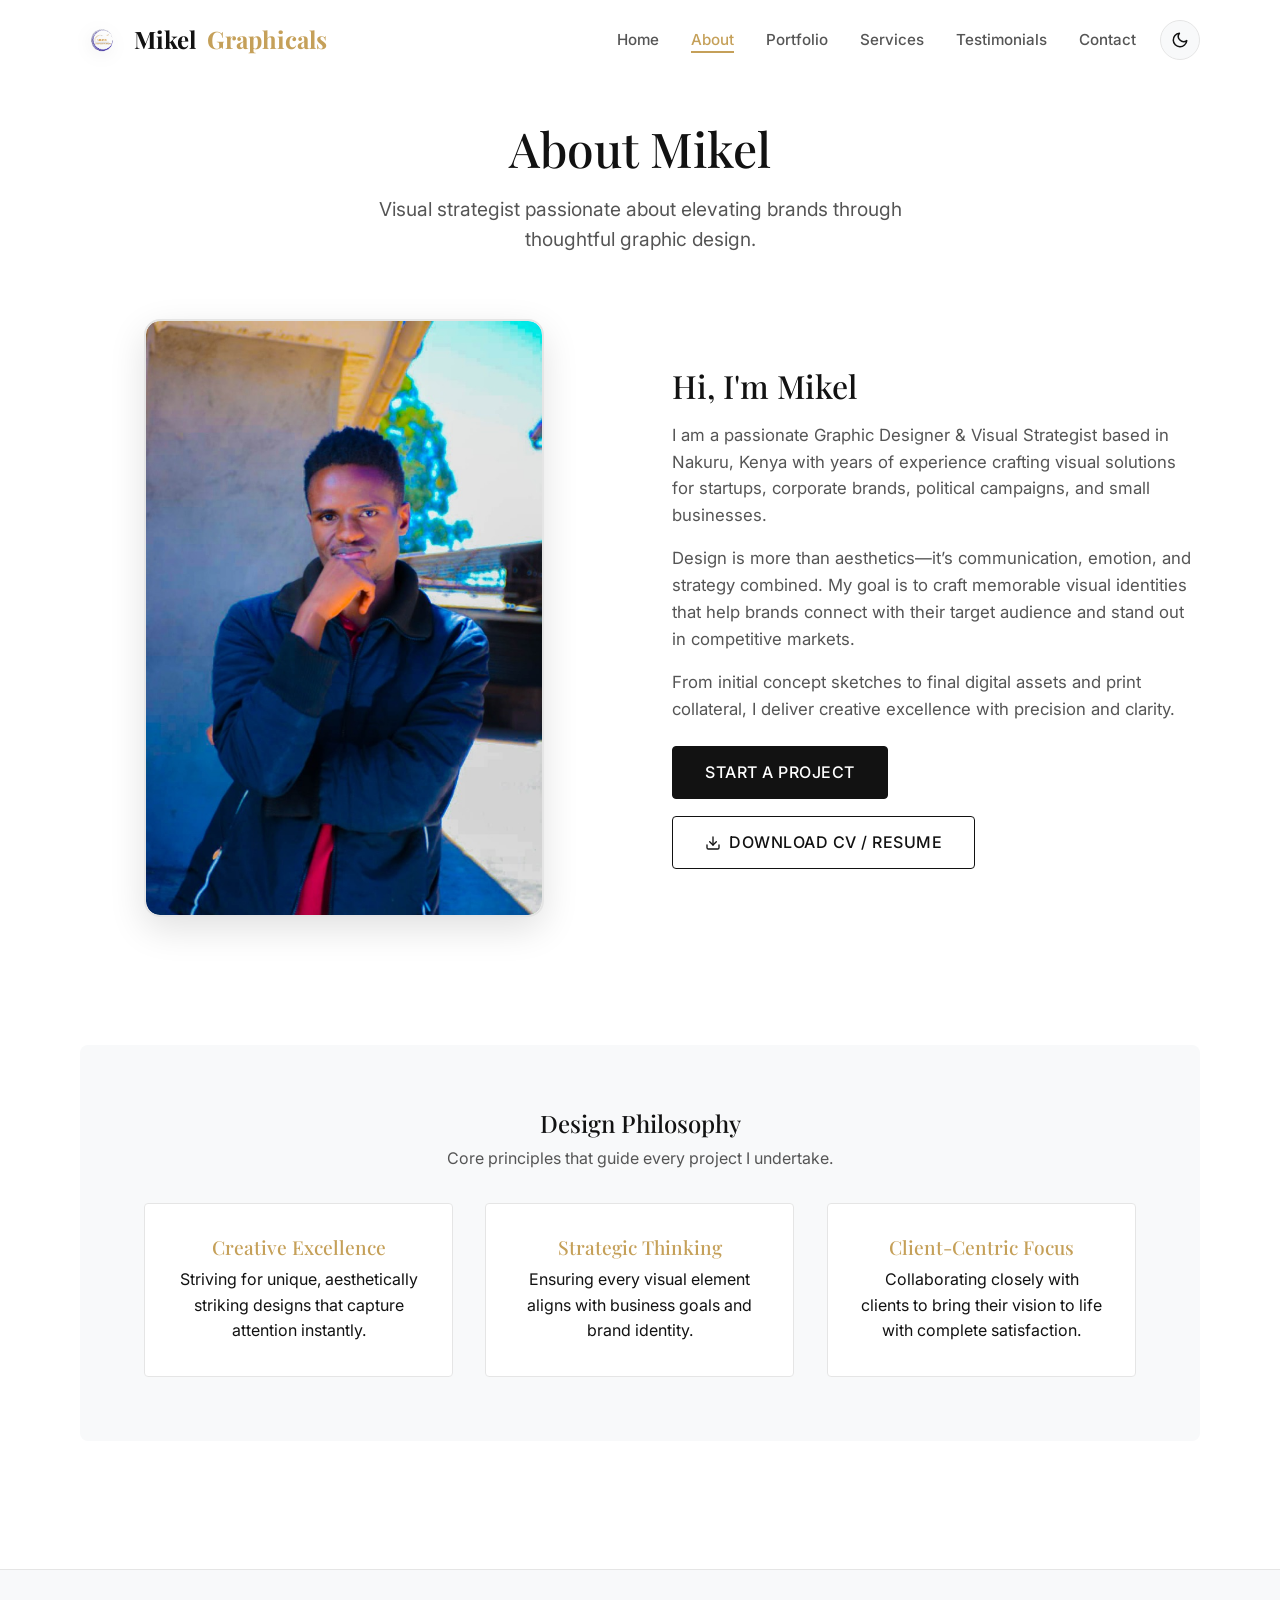
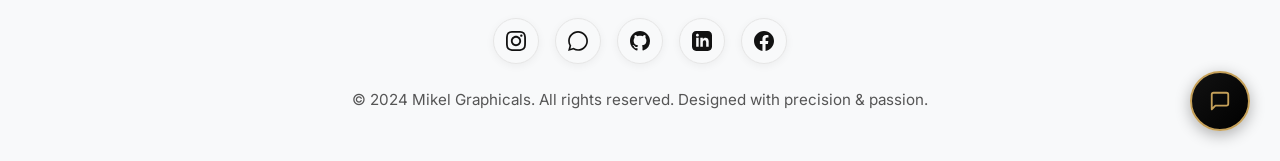
==== commit 5756e8d7: "Add files via upload" ====
--- a/about.html
+++ b/about.html
@@ -27,7 +27,7 @@
   <!-- Navigation Bar -->
   <header class="navbar">
     <div class="container navbar-container">
-      <a href="index.html" class="logo">Mikel<span>Graphicals</span></a>
+      <a href="index.html" class="logo"><img src="images/logo.png" alt="Mikel Graphicals Logo" class="navbar-logo-img" />Mikel<span>Graphicals</span></a>
       
       <div class="nav-right-tools">
         <ul class="nav-menu" id="navMenu">
@@ -56,7 +56,7 @@
       <div class="about-content">
         <div class="about-section">
           <div class="about-image-wrapper">
-            <img src="images/Mikel.png" alt="Mikel - Graphic Designer & Visual Strategist" class="about-image" />
+            <img src="images/Mikel_Profile.jpg" alt="Mikel - Graphic Designer & Visual Strategist" class="about-image" />
           </div>
           <div class="about-text">
             <h2>Hi, I'm Mikel</h2>
@@ -65,9 +65,9 @@
             <p>From initial concept sketches to final digital assets and print collateral, I deliver creative excellence with precision and clarity.</p>
             <div style="margin-top: 1.5rem; display: flex; gap: 1rem; flex-wrap: wrap;">
               <a href="contact.html" class="btn btn-primary">Start a Project</a>
-              <a href="images/Mikel.png" target="_blank" rel="noopener" class="btn btn-outline" style="gap: 0.5rem;">
+              <a href="assets/Michael_Ndungu_CV.pdf" target="_blank" rel="noopener" download="Michael_Ndungu_CV.pdf" class="btn btn-outline" style="gap: 0.5rem;">
                 <svg width="16" height="16" viewBox="0 0 24 24" fill="none" stroke="currentColor" stroke-width="2" stroke-linecap="round" stroke-linejoin="round"><path d="M21 15v4a2 2 0 0 1-2 2H5a2 2 0 0 1-2-2v-4"></path><polyline points="7 10 12 15 17 10"></polyline><line x1="12" y1="15" x2="12" y2="3"></line></svg>
-                Download Profile / Deck
+                Download CV / Resume
               </a>
             </div>
           </div>
--- a/css/style.css
+++ b/css/style.css
@@ -37,17 +37,6 @@
   padding: 0;
 }
 
-/* Modern View Transitions API */
-@view-transition {
-  navigation: auto;
-}
-
-::view-transition-old(root),
-::view-transition-new(root) {
-  animation-duration: 0.35s;
-  animation-timing-function: cubic-bezier(0.16, 1, 0.3, 1);
-}
-
 html {
   scroll-behavior: smooth;
   scroll-padding-top: 90px;
@@ -62,52 +51,15 @@
   line-height: 1.6;
   -webkit-font-smoothing: antialiased;
   -moz-osx-font-smoothing: grayscale;
-  opacity: 0;
-  transform: translateY(8px);
-  transition: opacity 0.35s cubic-bezier(0.16, 1, 0.3, 1), transform 0.35s cubic-bezier(0.16, 1, 0.3, 1), background-color var(--transition-smooth), color var(--transition-smooth);
-}
-
-body.page-loaded {
   opacity: 1;
   transform: translateY(0);
 }
 
-body.page-exiting {
-  opacity: 0;
-  transform: translateY(-8px);
-  pointer-events: none;
-}
-
-/* Scroll Reveal Animations */
+/* Section Display */
 .reveal {
-  opacity: 0;
-  transform: translateY(30px);
-  transition: opacity 0.7s cubic-bezier(0.16, 1, 0.3, 1), transform 0.7s cubic-bezier(0.16, 1, 0.3, 1);
-  will-change: opacity, transform;
-}
-
-.reveal.reveal-left {
-  transform: translateX(-30px);
-}
-
-.reveal.reveal-right {
-  transform: translateX(30px);
-}
-
-.reveal.reveal-scale {
-  transform: scale(0.94);
-}
-
-.reveal.is-visible {
   opacity: 1;
-  transform: translateY(0) translateX(0) scale(1);
-}
-
-.reveal-delay-1 { transition-delay: 0.1s; }
-.reveal-delay-2 { transition-delay: 0.2s; }
-.reveal-delay-3 { transition-delay: 0.3s; }
-.reveal-delay-4 { transition-delay: 0.4s; }
-.reveal-delay-5 { transition-delay: 0.5s; }
+  transform: translateY(0);
+}
 
 h1, h2, h3, h4, h5, h6 {
   font-family: var(--font-serif);
@@ -192,7 +144,20 @@
   color: var(--text-primary);
   display: flex;
   align-items: center;
-  gap: 0.5rem;
+  gap: 0.65rem;
+}
+
+.navbar-logo-img {
+  height: 44px;
+  width: auto;
+  object-fit: contain;
+  vertical-align: middle;
+  filter: drop-shadow(0 2px 8px rgba(0, 0, 0, 0.25));
+  transition: transform 0.4s cubic-bezier(0.34, 1.56, 0.64, 1);
+}
+
+.logo:hover .navbar-logo-img {
+  transform: scale(1.14) rotate(-5deg);
 }
 
 .logo span {
@@ -303,6 +268,61 @@
 }
 
 /* Hero Section */
+.availability-badge {
+  display: inline-flex;
+  align-items: center;
+  gap: 0.65rem;
+  padding: 0.45rem 1.1rem;
+  border-radius: 30px;
+  background-color: rgba(46, 125, 50, 0.12);
+  border: 1px solid rgba(46, 125, 50, 0.35);
+  color: #2e7d32;
+  font-size: 0.88rem;
+  font-weight: 600;
+  margin-bottom: 1.5rem;
+  letter-spacing: 0.3px;
+  box-shadow: 0 4px 12px rgba(46, 125, 50, 0.08);
+}
+
+[data-theme="dark"] .availability-badge {
+  background-color: rgba(129, 199, 132, 0.15);
+  border-color: rgba(129, 199, 132, 0.4);
+  color: #81c784;
+}
+
+.status-pulse-dot {
+  width: 9px;
+  height: 9px;
+  border-radius: 50%;
+  background-color: #2e7d32;
+  position: relative;
+}
+
+[data-theme="dark"] .status-pulse-dot {
+  background-color: #81c784;
+}
+
+.status-pulse-dot::after {
+  content: "";
+  position: absolute;
+  top: -3px;
+  left: -3px;
+  right: -3px;
+  bottom: -3px;
+  border-radius: 50%;
+  border: 2px solid #2e7d32;
+  animation: pulse-ring 1.8s infinite cubic-bezier(0.215, 0.61, 0.355, 1);
+}
+
+[data-theme="dark"] .status-pulse-dot::after {
+  border-color: #81c784;
+}
+
+@keyframes pulse-ring {
+  0% { transform: scale(0.6); opacity: 1; }
+  100% { transform: scale(2.2); opacity: 0; }
+}
+
 .hero {
   min-height: 90vh;
   display: flex;
@@ -431,25 +451,43 @@
   align-items: center;
 }
 
+/* 3D Photo Spin Effect on Hover */
 .about-image-wrapper {
   width: 100%;
-  max-width: 460px;
+  max-width: 400px;
   margin: 0 auto;
-  border-radius: 12px;
+  border-radius: 16px;
   overflow: hidden;
-  box-shadow: var(--shadow-md);
+  box-shadow: 0 12px 36px rgba(0, 0, 0, 0.12);
   background-color: var(--bg-secondary);
-  border: 1px solid var(--border-color);
-}
-
-.about-image-placeholder,
+  border: 2px solid var(--border-color);
+  perspective: 1000px;
+  transition: border-color 0.4s ease, box-shadow 0.4s ease, transform 0.4s ease;
+  cursor: pointer;
+}
+
+.about-image-wrapper:hover {
+  border-color: var(--accent-color);
+  box-shadow: 0 16px 42px rgba(197, 160, 89, 0.35);
+  transform: translateY(-4px);
+}
+
 .about-image {
   width: 100%;
   height: auto;
-  max-height: 520px;
-  object-fit: contain;
+  aspect-ratio: 2 / 3;
+  object-fit: cover;
+  object-position: center 10%;
   display: block;
-  border-radius: 12px;
+  border-radius: 14px;
+  transition: transform 1.6s cubic-bezier(0.25, 1, 0.5, 1);
+  transform-style: preserve-3d;
+  will-change: transform;
+}
+
+.about-image-wrapper:hover .about-image,
+.about-image-wrapper.spin-active .about-image {
+  transform: rotateY(360deg) scale(1.04);
 }
 
 .about-text h2 {
@@ -1935,8 +1973,65 @@
   border: 1px solid #d32f2f;
 }
 
-[data-theme="dark"] .status-msg.error {
-  color: #ef5350;
-  border-color: #ef5350;
-}
-
+/* Custom Cost Calculator Cards */
+.calc-checkbox-card {
+  display: flex;
+  align-items: flex-start;
+  gap: 1rem;
+  padding: 1.25rem 1.5rem;
+  background-color: var(--bg-primary);
+  border: 1px solid var(--border-color);
+  border-radius: 12px;
+  cursor: pointer;
+  transition: all var(--transition-fast);
+}
+
+.calc-checkbox-card:hover {
+  border-color: var(--accent-color);
+  transform: translateY(-2px);
+  box-shadow: var(--shadow-sm);
+}
+
+.calc-check {
+  width: 20px;
+  height: 20px;
+  margin-top: 2px;
+  accent-color: var(--accent-color);
+  cursor: pointer;
+}
+
+.calc-card-content strong {
+  display: block;
+  font-family: var(--font-serif);
+  font-size: 1.1rem;
+  color: var(--text-primary);
+  margin-bottom: 0.2rem;
+}
+
+.calc-card-content span {
+  font-size: 0.88rem;
+  color: var(--text-secondary);
+}
+
+/* Copy Button Styling */
+.copy-btn {
+  display: inline-flex;
+  align-items: center;
+  gap: 0.4rem;
+  padding: 0.35rem 0.85rem;
+  font-size: 0.82rem;
+  font-weight: 600;
+  border-radius: 20px;
+  background-color: var(--bg-secondary);
+  border: 1px solid var(--border-color);
+  color: var(--text-secondary);
+  cursor: pointer;
+  transition: all var(--transition-fast);
+}
+
+.copy-btn:hover, .copy-btn.copied {
+  background-color: var(--accent-color);
+  color: #121212;
+  border-color: var(--accent-color);
+}
+
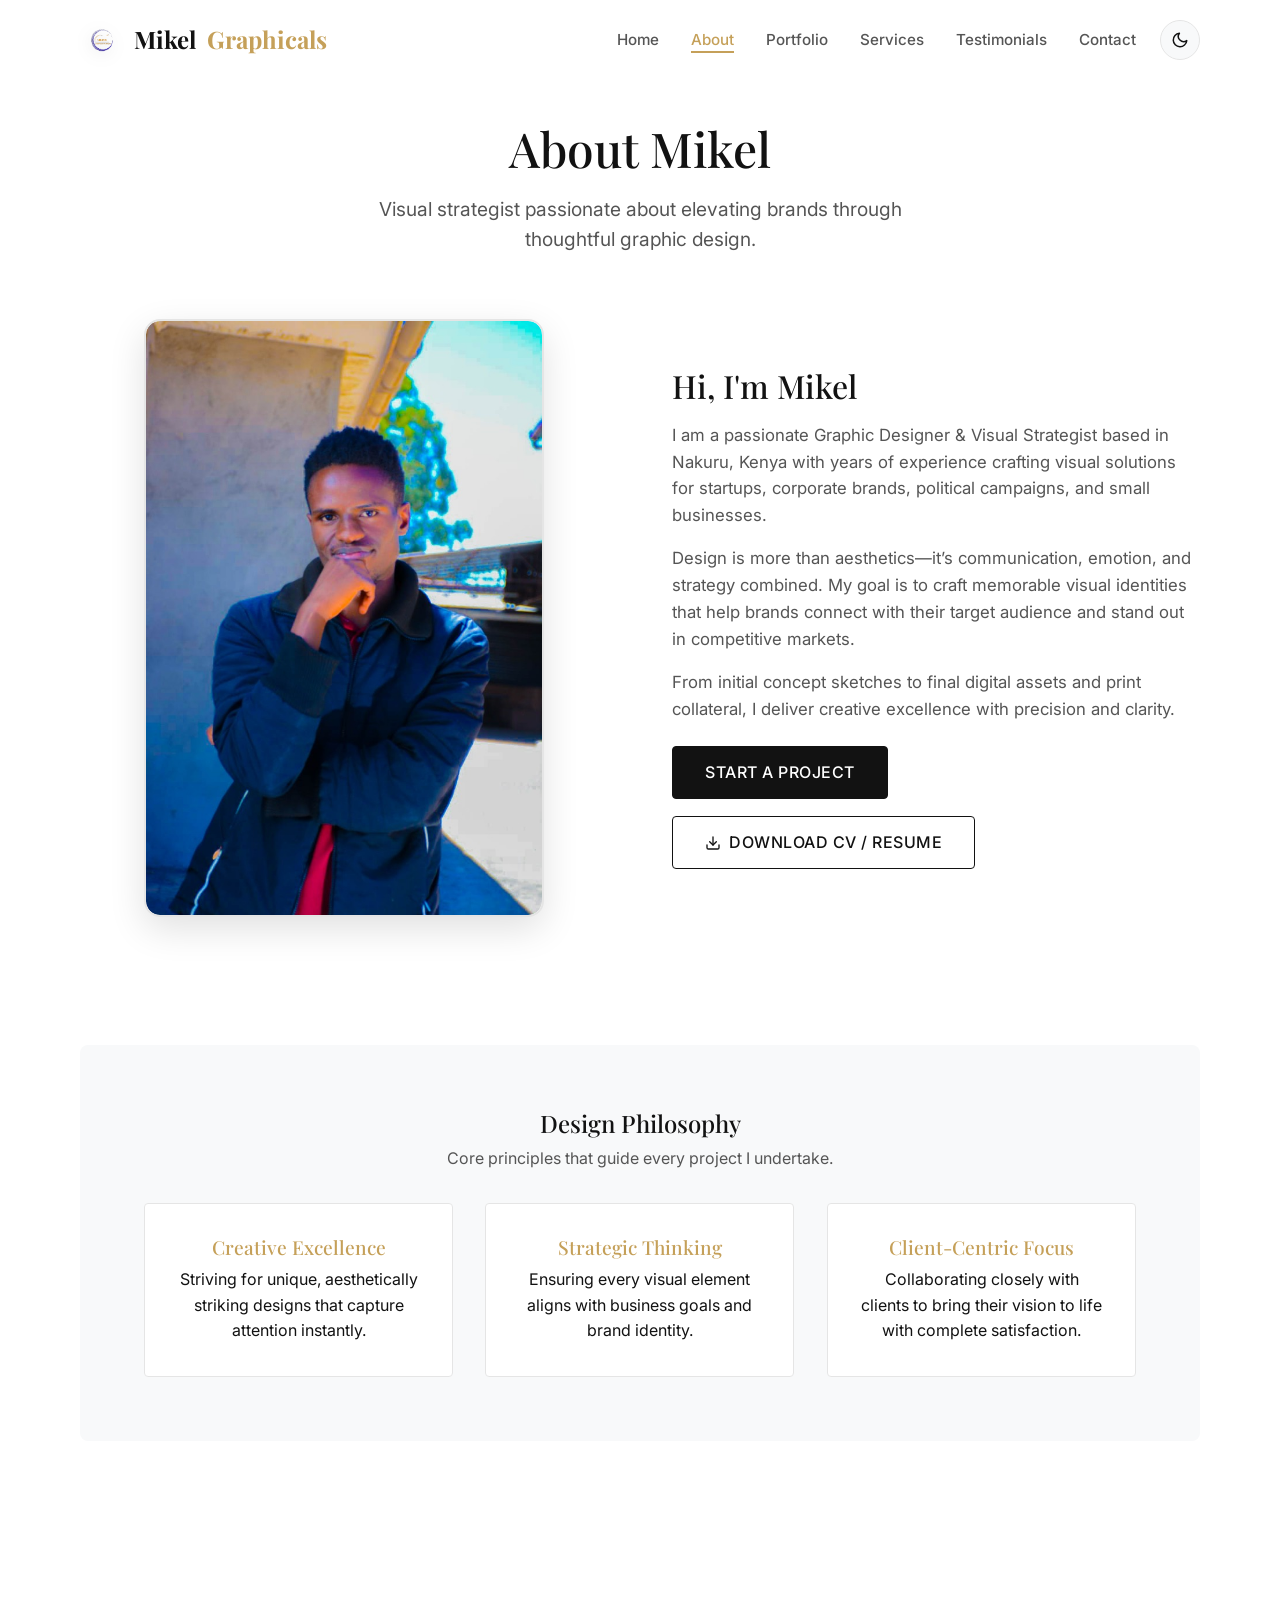
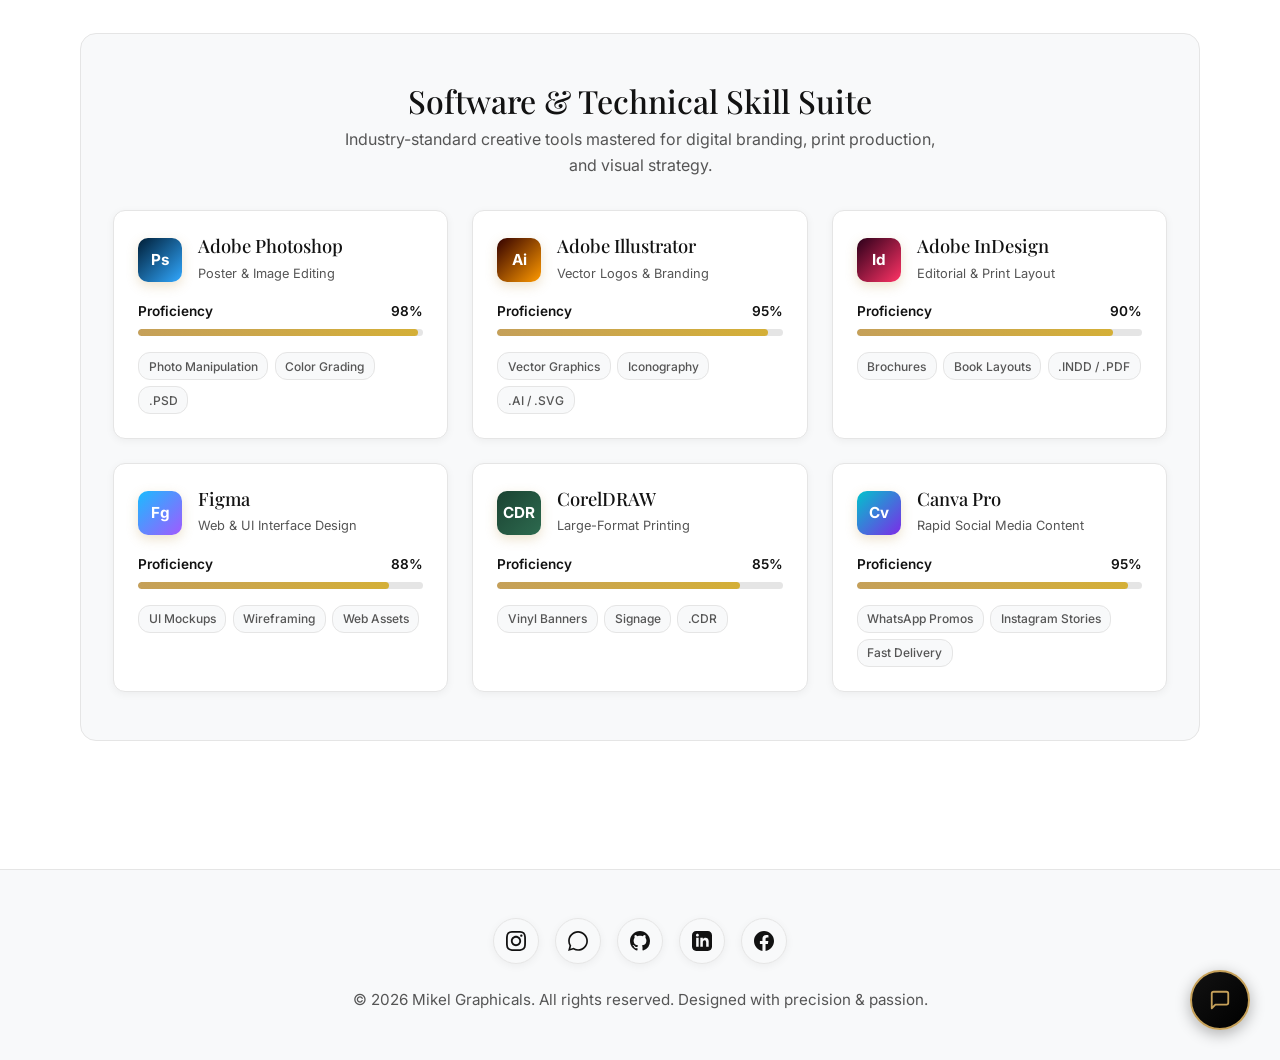
==== commit 0c293e49: "Add files via upload" ====
--- a/about.html
+++ b/about.html
@@ -92,6 +92,148 @@
             </div>
           </div>
         </div>
+
+        <!-- Software & Technical Skill Suite Matrix -->
+        <div class="skills-matrix-section">
+          <div style="text-align: center; margin-bottom: 1.5rem;">
+            <h2 style="font-family: var(--font-serif); font-size: 2rem; margin-bottom: 0.4rem;">Software & Technical Skill Suite</h2>
+            <p style="color: var(--text-secondary); max-width: 600px; margin: 0 auto;">Industry-standard creative tools mastered for digital branding, print production, and visual strategy.</p>
+          </div>
+
+          <div class="skills-grid">
+            <div class="skill-card">
+              <div class="skill-header">
+                <div class="skill-icon-badge ps">Ps</div>
+                <div class="skill-title-wrapper">
+                  <h3>Adobe Photoshop</h3>
+                  <span>Poster & Image Editing</span>
+                </div>
+              </div>
+              <div class="skill-level-row">
+                <span>Proficiency</span>
+                <span>98%</span>
+              </div>
+              <div class="skill-progress-bar">
+                <div class="skill-progress-fill" style="width: 98%;"></div>
+              </div>
+              <div class="skill-tags">
+                <span class="skill-tag-pill">Photo Manipulation</span>
+                <span class="skill-tag-pill">Color Grading</span>
+                <span class="skill-tag-pill">.PSD</span>
+              </div>
+            </div>
+
+            <div class="skill-card">
+              <div class="skill-header">
+                <div class="skill-icon-badge ai">Ai</div>
+                <div class="skill-title-wrapper">
+                  <h3>Adobe Illustrator</h3>
+                  <span>Vector Logos & Branding</span>
+                </div>
+              </div>
+              <div class="skill-level-row">
+                <span>Proficiency</span>
+                <span>95%</span>
+              </div>
+              <div class="skill-progress-bar">
+                <div class="skill-progress-fill" style="width: 95%;"></div>
+              </div>
+              <div class="skill-tags">
+                <span class="skill-tag-pill">Vector Graphics</span>
+                <span class="skill-tag-pill">Iconography</span>
+                <span class="skill-tag-pill">.AI / .SVG</span>
+              </div>
+            </div>
+
+            <div class="skill-card">
+              <div class="skill-header">
+                <div class="skill-icon-badge id">Id</div>
+                <div class="skill-title-wrapper">
+                  <h3>Adobe InDesign</h3>
+                  <span>Editorial & Print Layout</span>
+                </div>
+              </div>
+              <div class="skill-level-row">
+                <span>Proficiency</span>
+                <span>90%</span>
+              </div>
+              <div class="skill-progress-bar">
+                <div class="skill-progress-fill" style="width: 90%;"></div>
+              </div>
+              <div class="skill-tags">
+                <span class="skill-tag-pill">Brochures</span>
+                <span class="skill-tag-pill">Book Layouts</span>
+                <span class="skill-tag-pill">.INDD / .PDF</span>
+              </div>
+            </div>
+
+            <div class="skill-card">
+              <div class="skill-header">
+                <div class="skill-icon-badge figma">Fg</div>
+                <div class="skill-title-wrapper">
+                  <h3>Figma</h3>
+                  <span>Web & UI Interface Design</span>
+                </div>
+              </div>
+              <div class="skill-level-row">
+                <span>Proficiency</span>
+                <span>88%</span>
+              </div>
+              <div class="skill-progress-bar">
+                <div class="skill-progress-fill" style="width: 88%;"></div>
+              </div>
+              <div class="skill-tags">
+                <span class="skill-tag-pill">UI Mockups</span>
+                <span class="skill-tag-pill">Wireframing</span>
+                <span class="skill-tag-pill">Web Assets</span>
+              </div>
+            </div>
+
+            <div class="skill-card">
+              <div class="skill-header">
+                <div class="skill-icon-badge cd">CDR</div>
+                <div class="skill-title-wrapper">
+                  <h3>CorelDRAW</h3>
+                  <span>Large-Format Printing</span>
+                </div>
+              </div>
+              <div class="skill-level-row">
+                <span>Proficiency</span>
+                <span>85%</span>
+              </div>
+              <div class="skill-progress-bar">
+                <div class="skill-progress-fill" style="width: 85%;"></div>
+              </div>
+              <div class="skill-tags">
+                <span class="skill-tag-pill">Vinyl Banners</span>
+                <span class="skill-tag-pill">Signage</span>
+                <span class="skill-tag-pill">.CDR</span>
+              </div>
+            </div>
+
+            <div class="skill-card">
+              <div class="skill-header">
+                <div class="skill-icon-badge canva">Cv</div>
+                <div class="skill-title-wrapper">
+                  <h3>Canva Pro</h3>
+                  <span>Rapid Social Media Content</span>
+                </div>
+              </div>
+              <div class="skill-level-row">
+                <span>Proficiency</span>
+                <span>95%</span>
+              </div>
+              <div class="skill-progress-bar">
+                <div class="skill-progress-fill" style="width: 95%;"></div>
+              </div>
+              <div class="skill-tags">
+                <span class="skill-tag-pill">WhatsApp Promos</span>
+                <span class="skill-tag-pill">Instagram Stories</span>
+                <span class="skill-tag-pill">Fast Delivery</span>
+              </div>
+            </div>
+          </div>
+        </div>
       </div>
     </div>
   </section>
@@ -145,7 +287,7 @@
           <svg viewBox="0 0 24 24"><path d="M24 12.073c0-6.627-5.373-12-12-12s-12 5.373-12 12c0 5.99 4.388 10.954 10.125 11.854v-8.385H7.078v-3.47h3.047V9.43c0-3.007 1.792-4.669 4.533-4.669 1.312 0 2.686.235 2.686.235v2.953H15.83c-1.491 0-1.956.925-1.956 1.874v2.25h3.328l-.532 3.47h-2.796v8.385C19.612 23.027 24 18.062 24 12.073z"/></svg>
         </a>
       </div>
-      <p>&copy; 2024 Mikel Graphicals. All rights reserved. Designed with precision & passion.</p>
+      <p>&copy; 2026 Mikel Graphicals. All rights reserved. Designed with precision & passion.</p>
     </div>
   </footer>
 
--- a/css/style.css
+++ b/css/style.css
@@ -2035,3 +2035,313 @@
   border-color: var(--accent-color);
 }
 
+/* Software & Technical Skill Suite Matrix */
+.skills-matrix-section {
+  margin-top: 4rem;
+  padding: 3rem 2rem;
+  background-color: var(--bg-secondary);
+  border-radius: 16px;
+  border: 1px solid var(--border-color);
+}
+
+.skills-grid {
+  display: grid;
+  grid-template-columns: repeat(auto-fit, minmax(280px, 1fr));
+  gap: 1.5rem;
+  margin-top: 2rem;
+}
+
+.skill-card {
+  background-color: var(--bg-primary);
+  padding: 1.5rem;
+  border-radius: 12px;
+  border: 1px solid var(--border-color);
+  box-shadow: var(--shadow-sm);
+  transition: transform var(--transition-fast), border-color var(--transition-fast);
+}
+
+.skill-card:hover {
+  transform: translateY(-4px);
+  border-color: var(--accent-color);
+}
+
+.skill-header {
+  display: flex;
+  align-items: center;
+  gap: 1rem;
+  margin-bottom: 1rem;
+}
+
+.skill-icon-badge {
+  width: 44px;
+  height: 44px;
+  border-radius: 10px;
+  display: flex;
+  align-items: center;
+  justify-content: center;
+  font-weight: 700;
+  font-size: 0.95rem;
+  color: #fff;
+  background: linear-gradient(135deg, var(--accent-color), var(--accent-hover));
+  box-shadow: 0 4px 12px rgba(197, 160, 89, 0.3);
+}
+
+.skill-icon-badge.ps { background: linear-gradient(135deg, #001e36, #31a8ff); }
+.skill-icon-badge.ai { background: linear-gradient(135deg, #330000, #ff9a00); }
+.skill-icon-badge.id { background: linear-gradient(135deg, #2b001a, #ff3366); }
+.skill-icon-badge.figma { background: linear-gradient(135deg, #1abcfe, #a259ff); }
+.skill-icon-badge.cd { background: linear-gradient(135deg, #1b4332, #2d6a4f); }
+.skill-icon-badge.canva { background: linear-gradient(135deg, #00c4cc, #7d2ae8); }
+
+.skill-title-wrapper h3 {
+  font-family: var(--font-serif);
+  font-size: 1.15rem;
+  margin-bottom: 0.15rem;
+}
+
+.skill-title-wrapper span {
+  font-size: 0.8rem;
+  color: var(--text-secondary);
+}
+
+.skill-level-row {
+  display: flex;
+  justify-content: space-between;
+  align-items: center;
+  font-size: 0.85rem;
+  font-weight: 600;
+  margin-bottom: 0.4rem;
+  color: var(--text-primary);
+}
+
+.skill-progress-bar {
+  width: 100%;
+  height: 7px;
+  background-color: var(--border-color);
+  border-radius: 10px;
+  overflow: hidden;
+  margin-bottom: 1rem;
+}
+
+.skill-progress-fill {
+  height: 100%;
+  background: linear-gradient(90deg, var(--accent-color), var(--accent-hover));
+  border-radius: 10px;
+  transition: width 1s ease-in-out;
+}
+
+.skill-tags {
+  display: flex;
+  flex-wrap: wrap;
+  gap: 0.4rem;
+}
+
+.skill-tag-pill {
+  font-size: 0.75rem;
+  padding: 0.2rem 0.6rem;
+  border-radius: 12px;
+  background-color: var(--bg-secondary);
+  border: 1px solid var(--border-color);
+  color: var(--text-secondary);
+  font-weight: 500;
+}
+
+/* Miki Chatbot Quick Suggestion Chips */
+.miki-chips-container {
+  display: flex;
+  flex-wrap: wrap;
+  gap: 0.4rem;
+  padding: 0.5rem 0.8rem;
+  background-color: var(--bg-secondary);
+  border-top: 1px solid var(--border-color);
+}
+
+.miki-chip {
+  font-size: 0.75rem;
+  font-weight: 500;
+  padding: 0.3rem 0.75rem;
+  border-radius: 20px;
+  background-color: var(--bg-primary);
+  border: 1px solid var(--border-color);
+  color: var(--text-primary);
+  cursor: pointer;
+  transition: all var(--transition-fast);
+}
+
+.miki-chip:hover {
+  background-color: var(--accent-color);
+  color: #121212;
+  border-color: var(--accent-color);
+  transform: translateY(-1px);
+}
+
+/* Portfolio Toolbar: View Switcher & Live Project Counter Badge */
+.portfolio-toolbar {
+  display: flex;
+  justify-content: space-between;
+  align-items: center;
+  margin-top: 1.5rem;
+  margin-bottom: 2rem;
+  flex-wrap: wrap;
+  gap: 1rem;
+}
+
+.project-counter-badge {
+  display: inline-flex;
+  align-items: center;
+  gap: 0.5rem;
+  font-size: 0.9rem;
+  font-weight: 600;
+  color: var(--accent-color);
+  background-color: rgba(197, 160, 89, 0.12);
+  padding: 0.4rem 1rem;
+  border-radius: 20px;
+  border: 1px solid rgba(197, 160, 89, 0.3);
+}
+
+.view-switcher {
+  display: flex;
+  align-items: center;
+  gap: 0.3rem;
+  background-color: var(--bg-secondary);
+  padding: 0.3rem;
+  border-radius: 8px;
+  border: 1px solid var(--border-color);
+}
+
+.view-btn {
+  display: inline-flex;
+  align-items: center;
+  gap: 0.4rem;
+  padding: 0.4rem 0.8rem;
+  font-size: 0.85rem;
+  font-weight: 500;
+  border-radius: 6px;
+  color: var(--text-secondary);
+  transition: all var(--transition-fast);
+}
+
+.view-btn.active, .view-btn:hover {
+  background-color: var(--bg-primary);
+  color: var(--accent-color);
+  box-shadow: var(--shadow-sm);
+}
+
+/* Portfolio List View Style */
+.portfolio-grid.list-view {
+  display: flex;
+  flex-direction: column;
+  gap: 1.25rem;
+}
+
+.portfolio-grid.list-view .project-card {
+  display: grid;
+  grid-template-columns: 200px 1fr;
+  align-items: center;
+  gap: 1.5rem;
+  height: auto;
+}
+
+@media (max-width: 640px) {
+  .portfolio-grid.list-view .project-card {
+    grid-template-columns: 1fr;
+  }
+}
+
+.portfolio-grid.list-view .card-image-wrapper {
+  height: 140px;
+  border-radius: 10px;
+}
+
+/* Review Modal & Avatar Badges */
+.author-avatar-badge {
+  width: 46px;
+  height: 46px;
+  border-radius: 50%;
+  display: flex;
+  align-items: center;
+  justify-content: center;
+  font-weight: 700;
+  font-size: 1rem;
+  color: #fff;
+  background: linear-gradient(135deg, var(--accent-color), var(--accent-hover));
+  box-shadow: 0 4px 10px rgba(197, 160, 89, 0.3);
+  flex-shrink: 0;
+}
+
+.review-modal-overlay {
+  position: fixed;
+  top: 0;
+  left: 0;
+  width: 100%;
+  height: 100%;
+  background-color: rgba(0, 0, 0, 0.75);
+  backdrop-filter: blur(8px);
+  z-index: 10000;
+  display: flex;
+  align-items: center;
+  justify-content: center;
+  opacity: 0;
+  pointer-events: none;
+  transition: opacity 0.3s ease;
+}
+
+.review-modal-overlay.active {
+  opacity: 1;
+  pointer-events: auto;
+}
+
+.review-modal {
+  background-color: var(--bg-primary);
+  border: 1px solid var(--border-color);
+  border-radius: 16px;
+  width: 90%;
+  max-width: 520px;
+  padding: 2rem;
+  position: relative;
+  box-shadow: var(--shadow-md);
+  transform: translateY(20px);
+  transition: transform 0.3s ease;
+}
+
+.review-modal-overlay.active .review-modal {
+  transform: translateY(0);
+}
+
+.star-rating-select {
+  display: flex;
+  gap: 0.5rem;
+  font-size: 1.5rem;
+  cursor: pointer;
+  color: var(--border-color);
+  margin-top: 0.3rem;
+}
+
+.star-rating-select .star {
+  transition: color 0.2s ease;
+}
+
+.star-rating-select .star.active {
+  color: var(--accent-color);
+}
+
+/* Package Handoff Banner on Contact Form */
+.selected-package-banner {
+  background-color: rgba(197, 160, 89, 0.12);
+  border: 1px dashed var(--accent-color);
+  padding: 0.9rem 1.2rem;
+  border-radius: 10px;
+  margin-bottom: 1.5rem;
+  display: flex;
+  align-items: center;
+  justify-content: space-between;
+  font-size: 0.9rem;
+  color: var(--text-primary);
+}
+
+.selected-package-banner span {
+  font-weight: 600;
+  color: var(--accent-color);
+}
+
+
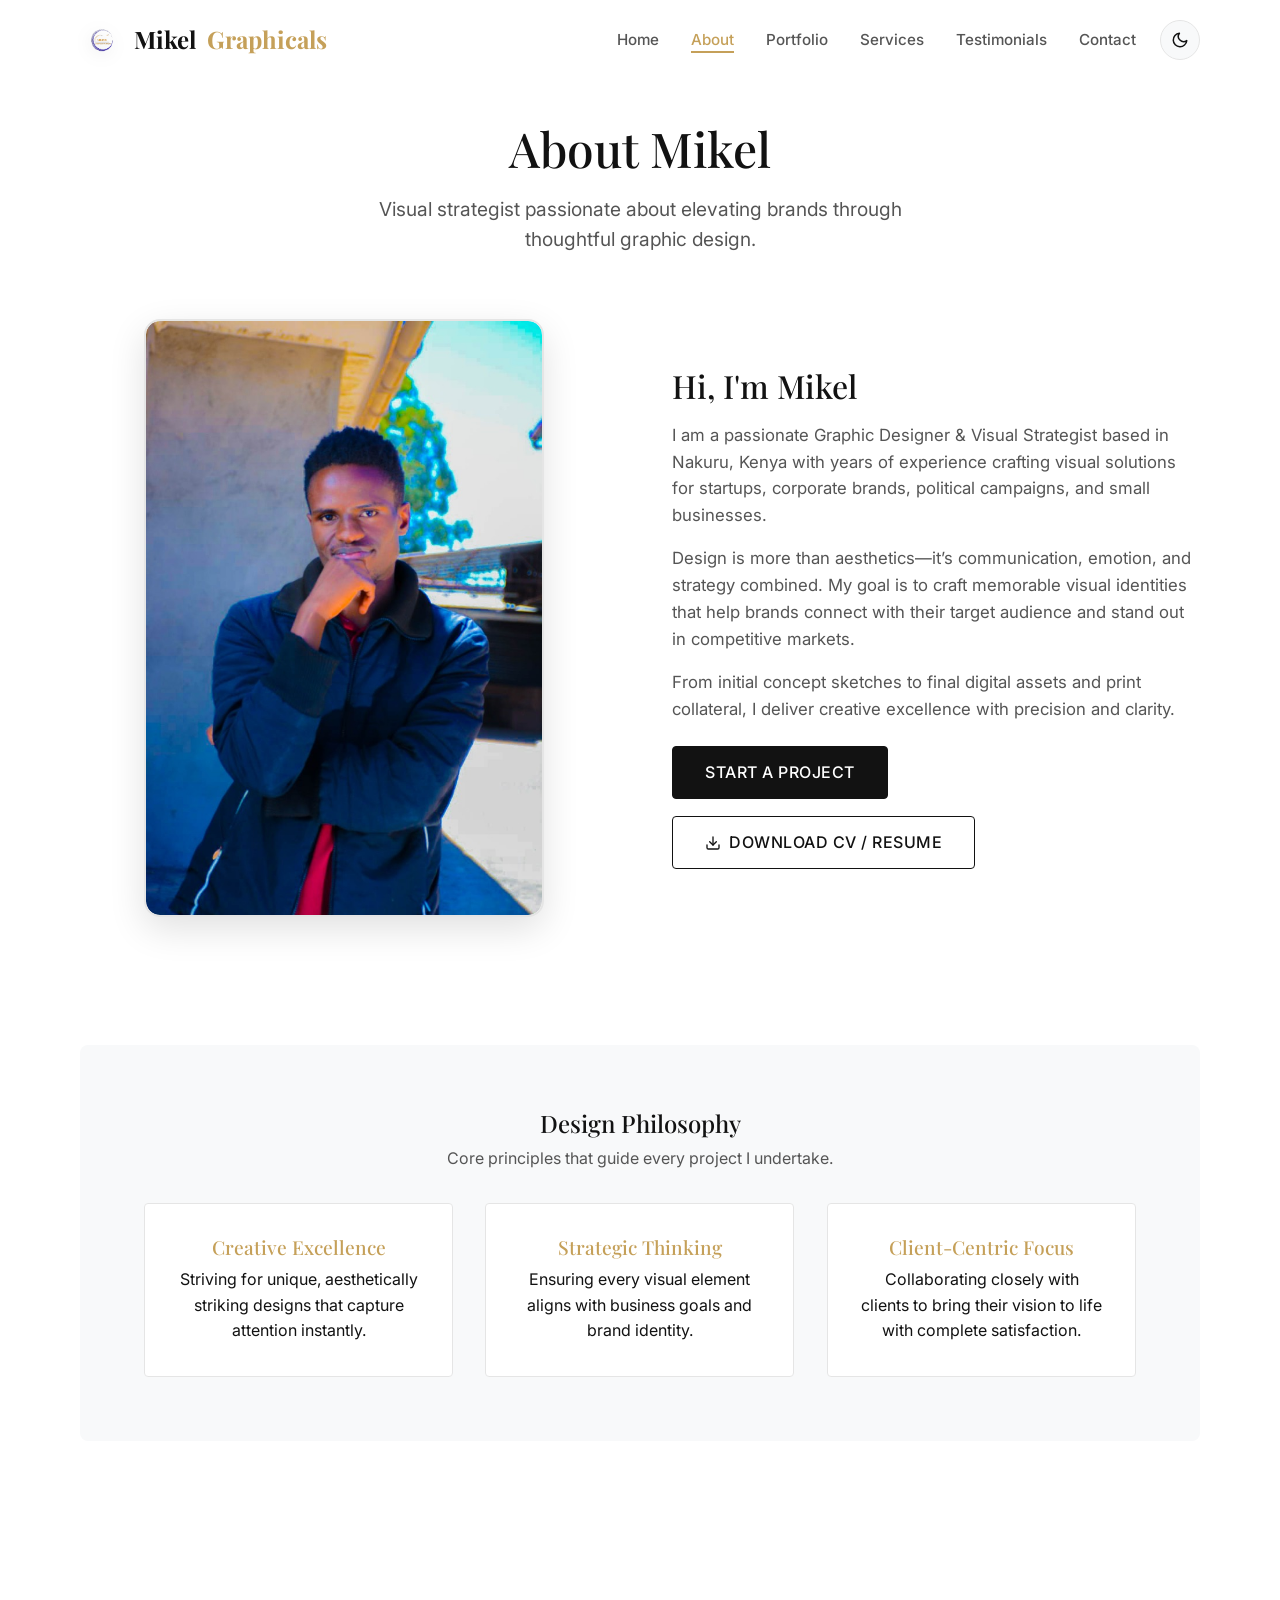
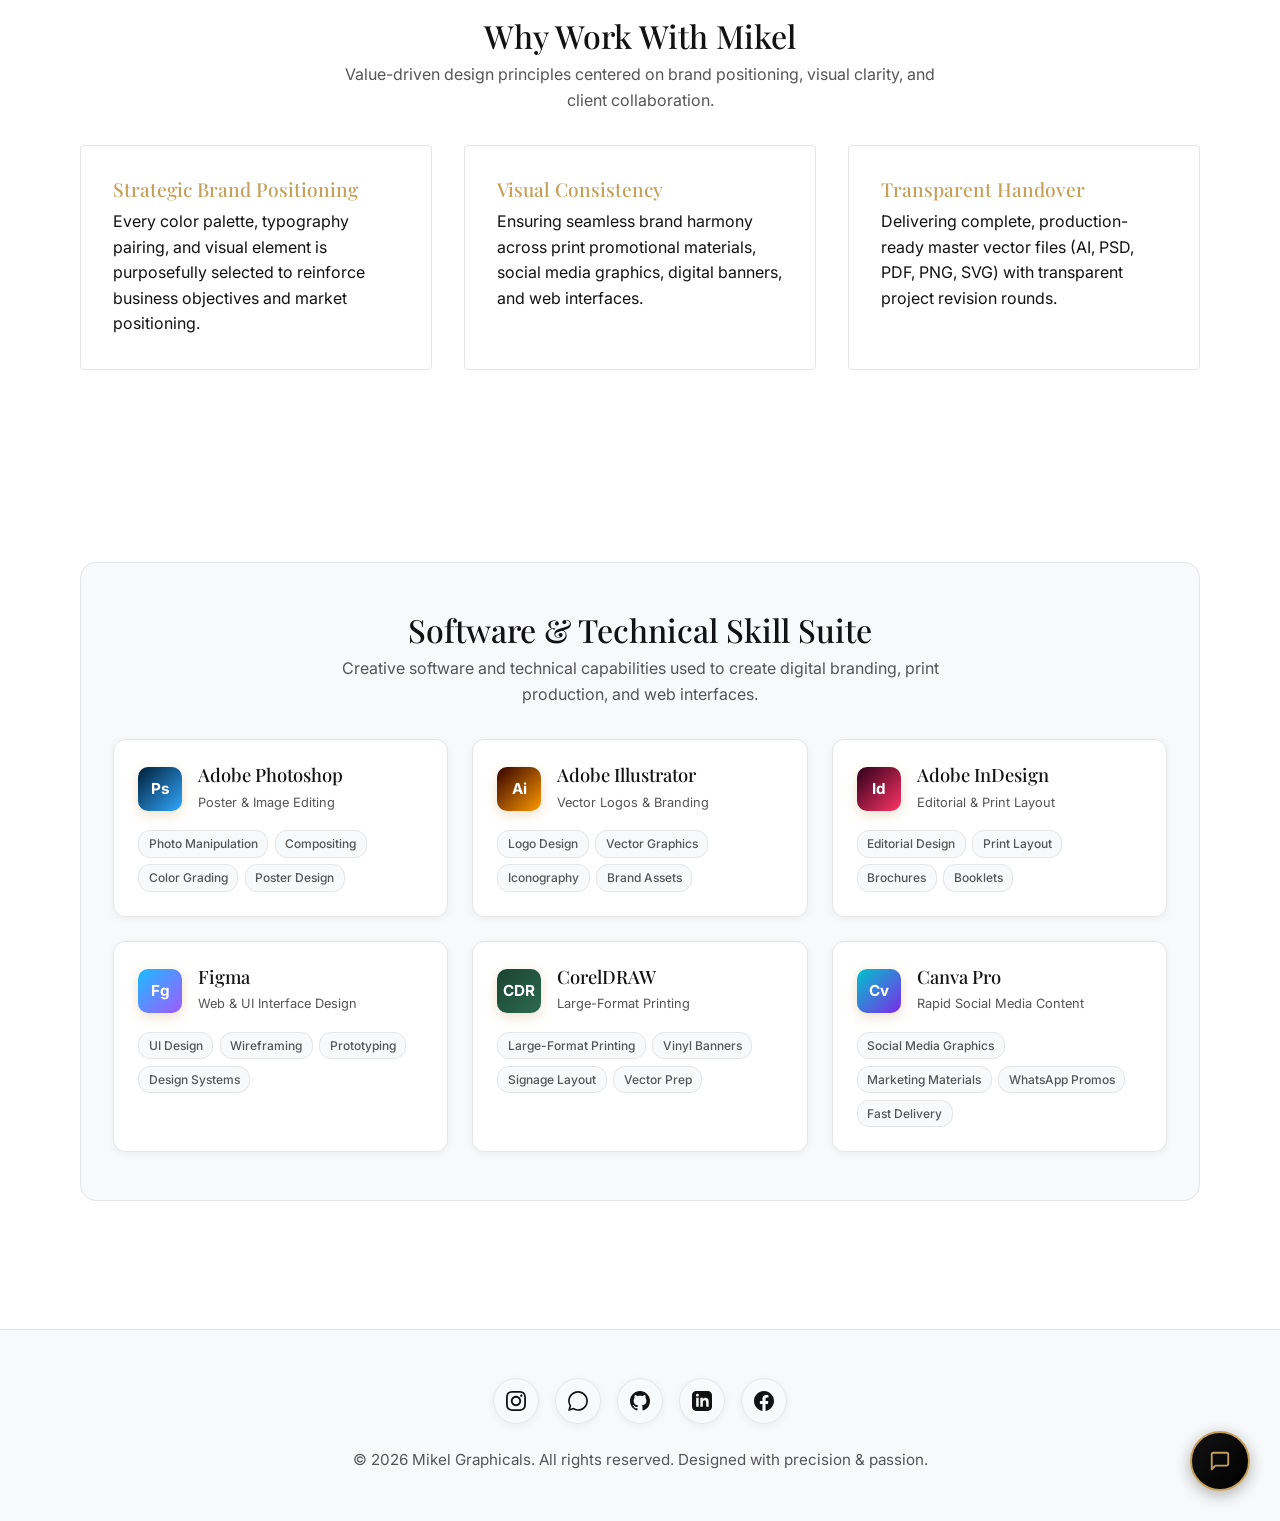
==== commit 73b5d5f1: "Add files via upload" ====
--- a/about.html
+++ b/about.html
@@ -93,11 +93,34 @@
           </div>
         </div>
 
+        <!-- Why Work With Mikel Section -->
+        <div class="why-work-section" style="margin-top: 3rem;">
+          <div style="text-align: center; margin-bottom: 1.5rem;">
+            <h2 style="font-family: var(--font-serif); font-size: 2rem; margin-bottom: 0.4rem; color: var(--text-primary);">Why Work With Mikel</h2>
+            <p style="color: var(--text-secondary); max-width: 600px; margin: 0 auto;">Value-driven design principles centered on brand positioning, visual clarity, and client collaboration.</p>
+          </div>
+          
+          <div class="philosophy-grid">
+            <div class="philosophy-card">
+              <h3>Strategic Brand Positioning</h3>
+              <p>Every color palette, typography pairing, and visual element is purposefully selected to reinforce business objectives and market positioning.</p>
+            </div>
+            <div class="philosophy-card">
+              <h3>Visual Consistency</h3>
+              <p>Ensuring seamless brand harmony across print promotional materials, social media graphics, digital banners, and web interfaces.</p>
+            </div>
+            <div class="philosophy-card">
+              <h3>Transparent Handover</h3>
+              <p>Delivering complete, production-ready master vector files (AI, PSD, PDF, PNG, SVG) with transparent project revision rounds.</p>
+            </div>
+          </div>
+        </div>
+
         <!-- Software & Technical Skill Suite Matrix -->
         <div class="skills-matrix-section">
           <div style="text-align: center; margin-bottom: 1.5rem;">
             <h2 style="font-family: var(--font-serif); font-size: 2rem; margin-bottom: 0.4rem;">Software & Technical Skill Suite</h2>
-            <p style="color: var(--text-secondary); max-width: 600px; margin: 0 auto;">Industry-standard creative tools mastered for digital branding, print production, and visual strategy.</p>
+            <p style="color: var(--text-secondary); max-width: 600px; margin: 0 auto;">Creative software and technical capabilities used to create digital branding, print production, and web interfaces.</p>
           </div>
 
           <div class="skills-grid">
@@ -109,17 +132,11 @@
                   <span>Poster & Image Editing</span>
                 </div>
               </div>
-              <div class="skill-level-row">
-                <span>Proficiency</span>
-                <span>98%</span>
-              </div>
-              <div class="skill-progress-bar">
-                <div class="skill-progress-fill" style="width: 98%;"></div>
-              </div>
-              <div class="skill-tags">
+              <div class="skill-tags" style="margin-top: 1rem;">
                 <span class="skill-tag-pill">Photo Manipulation</span>
+                <span class="skill-tag-pill">Compositing</span>
                 <span class="skill-tag-pill">Color Grading</span>
-                <span class="skill-tag-pill">.PSD</span>
+                <span class="skill-tag-pill">Poster Design</span>
               </div>
             </div>
 
@@ -131,17 +148,11 @@
                   <span>Vector Logos & Branding</span>
                 </div>
               </div>
-              <div class="skill-level-row">
-                <span>Proficiency</span>
-                <span>95%</span>
-              </div>
-              <div class="skill-progress-bar">
-                <div class="skill-progress-fill" style="width: 95%;"></div>
-              </div>
-              <div class="skill-tags">
+              <div class="skill-tags" style="margin-top: 1rem;">
+                <span class="skill-tag-pill">Logo Design</span>
                 <span class="skill-tag-pill">Vector Graphics</span>
                 <span class="skill-tag-pill">Iconography</span>
-                <span class="skill-tag-pill">.AI / .SVG</span>
+                <span class="skill-tag-pill">Brand Assets</span>
               </div>
             </div>
 
@@ -153,17 +164,11 @@
                   <span>Editorial & Print Layout</span>
                 </div>
               </div>
-              <div class="skill-level-row">
-                <span>Proficiency</span>
-                <span>90%</span>
-              </div>
-              <div class="skill-progress-bar">
-                <div class="skill-progress-fill" style="width: 90%;"></div>
-              </div>
-              <div class="skill-tags">
+              <div class="skill-tags" style="margin-top: 1rem;">
+                <span class="skill-tag-pill">Editorial Design</span>
+                <span class="skill-tag-pill">Print Layout</span>
                 <span class="skill-tag-pill">Brochures</span>
-                <span class="skill-tag-pill">Book Layouts</span>
-                <span class="skill-tag-pill">.INDD / .PDF</span>
+                <span class="skill-tag-pill">Booklets</span>
               </div>
             </div>
 
@@ -175,17 +180,11 @@
                   <span>Web & UI Interface Design</span>
                 </div>
               </div>
-              <div class="skill-level-row">
-                <span>Proficiency</span>
-                <span>88%</span>
-              </div>
-              <div class="skill-progress-bar">
-                <div class="skill-progress-fill" style="width: 88%;"></div>
-              </div>
-              <div class="skill-tags">
-                <span class="skill-tag-pill">UI Mockups</span>
+              <div class="skill-tags" style="margin-top: 1rem;">
+                <span class="skill-tag-pill">UI Design</span>
                 <span class="skill-tag-pill">Wireframing</span>
-                <span class="skill-tag-pill">Web Assets</span>
+                <span class="skill-tag-pill">Prototyping</span>
+                <span class="skill-tag-pill">Design Systems</span>
               </div>
             </div>
 
@@ -197,17 +196,11 @@
                   <span>Large-Format Printing</span>
                 </div>
               </div>
-              <div class="skill-level-row">
-                <span>Proficiency</span>
-                <span>85%</span>
-              </div>
-              <div class="skill-progress-bar">
-                <div class="skill-progress-fill" style="width: 85%;"></div>
-              </div>
-              <div class="skill-tags">
+              <div class="skill-tags" style="margin-top: 1rem;">
+                <span class="skill-tag-pill">Large-Format Printing</span>
                 <span class="skill-tag-pill">Vinyl Banners</span>
-                <span class="skill-tag-pill">Signage</span>
-                <span class="skill-tag-pill">.CDR</span>
+                <span class="skill-tag-pill">Signage Layout</span>
+                <span class="skill-tag-pill">Vector Prep</span>
               </div>
             </div>
 
@@ -219,16 +212,10 @@
                   <span>Rapid Social Media Content</span>
                 </div>
               </div>
-              <div class="skill-level-row">
-                <span>Proficiency</span>
-                <span>95%</span>
-              </div>
-              <div class="skill-progress-bar">
-                <div class="skill-progress-fill" style="width: 95%;"></div>
-              </div>
-              <div class="skill-tags">
+              <div class="skill-tags" style="margin-top: 1rem;">
+                <span class="skill-tag-pill">Social Media Graphics</span>
+                <span class="skill-tag-pill">Marketing Materials</span>
                 <span class="skill-tag-pill">WhatsApp Promos</span>
-                <span class="skill-tag-pill">Instagram Stories</span>
                 <span class="skill-tag-pill">Fast Delivery</span>
               </div>
             </div>
--- a/css/style.css
+++ b/css/style.css
@@ -589,6 +589,224 @@
   gap: 2rem;
 }
 
+/* Featured Portfolio Works Grid & High-Converting Case Study Cards */
+.featured-portfolio-grid {
+  display: grid;
+  gap: 2rem;
+  grid-template-columns: repeat(auto-fit, minmax(300px, 1fr));
+}
+
+@media (min-width: 992px) {
+  .featured-portfolio-grid {
+    grid-template-columns: repeat(3, 1fr);
+  }
+}
+
+@media (min-width: 640px) and (max-width: 991px) {
+  .featured-portfolio-grid {
+    grid-template-columns: repeat(2, 1fr);
+  }
+}
+
+@media (max-width: 639px) {
+  .featured-portfolio-grid {
+    grid-template-columns: 1fr;
+  }
+}
+
+.featured-card {
+  position: relative;
+  background-color: var(--bg-primary);
+  border: 1px solid var(--border-color);
+  border-radius: 12px;
+  overflow: hidden;
+  display: flex;
+  flex-direction: column;
+  box-shadow: var(--shadow-sm);
+  transition: transform var(--transition-smooth), box-shadow var(--transition-smooth), border-color var(--transition-smooth);
+  cursor: pointer;
+}
+
+.featured-card:hover {
+  transform: translateY(-6px);
+  box-shadow: var(--shadow-md);
+  border-color: var(--accent-color);
+}
+
+.featured-card .card-image-wrapper {
+  position: relative;
+  overflow: hidden;
+  aspect-ratio: 4 / 3;
+  background-color: var(--bg-secondary);
+}
+
+.featured-card .card-image {
+  width: 100%;
+  height: 100%;
+  object-fit: cover;
+  object-position: top center;
+  transition: transform var(--transition-smooth);
+}
+
+.featured-card:hover .card-image {
+  transform: scale(1.06);
+}
+
+.featured-card .card-overlay {
+  position: absolute;
+  top: 0;
+  left: 0;
+  width: 100%;
+  height: 100%;
+  background: rgba(0, 0, 0, 0.45);
+  display: flex;
+  align-items: center;
+  justify-content: center;
+  opacity: 0;
+  transition: opacity var(--transition-fast);
+  z-index: 1;
+  pointer-events: none;
+}
+
+.featured-card:hover .card-overlay {
+  opacity: 1;
+}
+
+.featured-card .view-case-study-btn {
+  color: #ffffff;
+  font-size: 0.9rem;
+  font-weight: 600;
+  display: inline-flex;
+  align-items: center;
+  gap: 0.5rem;
+  padding: 0.6rem 1.25rem;
+  border: 1px solid rgba(255, 255, 255, 0.8);
+  border-radius: 20px;
+  background: rgba(0, 0, 0, 0.4);
+  backdrop-filter: blur(4px);
+  -webkit-backdrop-filter: blur(4px);
+}
+
+.featured-card .card-content {
+  padding: 1.5rem;
+  display: flex;
+  flex-direction: column;
+  flex-grow: 1;
+  gap: 0.75rem;
+}
+
+.featured-card .card-meta {
+  display: flex;
+  align-items: center;
+  justify-content: space-between;
+}
+
+.featured-card .card-category {
+  display: inline-block;
+  font-size: 0.75rem;
+  font-weight: 700;
+  text-transform: uppercase;
+  letter-spacing: 1px;
+  color: var(--accent-color);
+}
+
+.featured-card .card-title {
+  font-family: var(--font-serif);
+  font-size: 1.35rem;
+  font-weight: 600;
+  line-height: 1.3;
+  color: var(--text-primary);
+  margin: 0;
+  transition: color var(--transition-fast);
+}
+
+.featured-card .card-link {
+  color: inherit;
+  text-decoration: none;
+}
+
+.featured-card .card-link::after {
+  content: "";
+  position: absolute;
+  inset: 0;
+  z-index: 2;
+}
+
+.featured-card:hover .card-title {
+  color: var(--accent-color);
+}
+
+.featured-card .card-description {
+  color: var(--text-secondary);
+  font-size: 0.92rem;
+  line-height: 1.5;
+  display: -webkit-box;
+  -webkit-line-clamp: 2;
+  line-clamp: 2;
+  -webkit-box-orient: vertical;
+  overflow: hidden;
+  margin: 0;
+}
+
+.featured-card .card-impact-badge {
+  display: flex;
+  align-items: flex-start;
+  gap: 0.65rem;
+  padding: 0.75rem 1rem;
+  border-radius: 8px;
+  background-color: var(--bg-secondary);
+  border-left: 3px solid var(--accent-color);
+  margin-top: auto;
+}
+
+.featured-card .impact-icon {
+  flex-shrink: 0;
+  color: var(--accent-color);
+  margin-top: 2px;
+}
+
+.featured-card .impact-text {
+  font-size: 0.88rem;
+  line-height: 1.4;
+  color: var(--text-primary);
+}
+
+.featured-card .impact-text strong {
+  font-weight: 700;
+  color: var(--text-primary);
+}
+
+.featured-card .card-action {
+  display: flex;
+  align-items: center;
+  justify-content: space-between;
+  padding-top: 0.5rem;
+  border-top: 1px solid var(--border-color);
+  margin-top: 0.25rem;
+}
+
+.featured-card .card-action-link {
+  font-size: 0.9rem;
+  font-weight: 600;
+  color: var(--text-primary);
+  display: flex;
+  align-items: center;
+  gap: 0.4rem;
+  transition: color var(--transition-fast);
+}
+
+.featured-card:hover .card-action-link {
+  color: var(--accent-color);
+}
+
+.featured-card:hover .card-action-link svg {
+  transform: translateX(4px);
+}
+
+.featured-card .card-action-link svg {
+  transition: transform var(--transition-fast);
+}
+
 .project-card {
   background-color: var(--bg-primary);
   border: 1px solid var(--border-color);
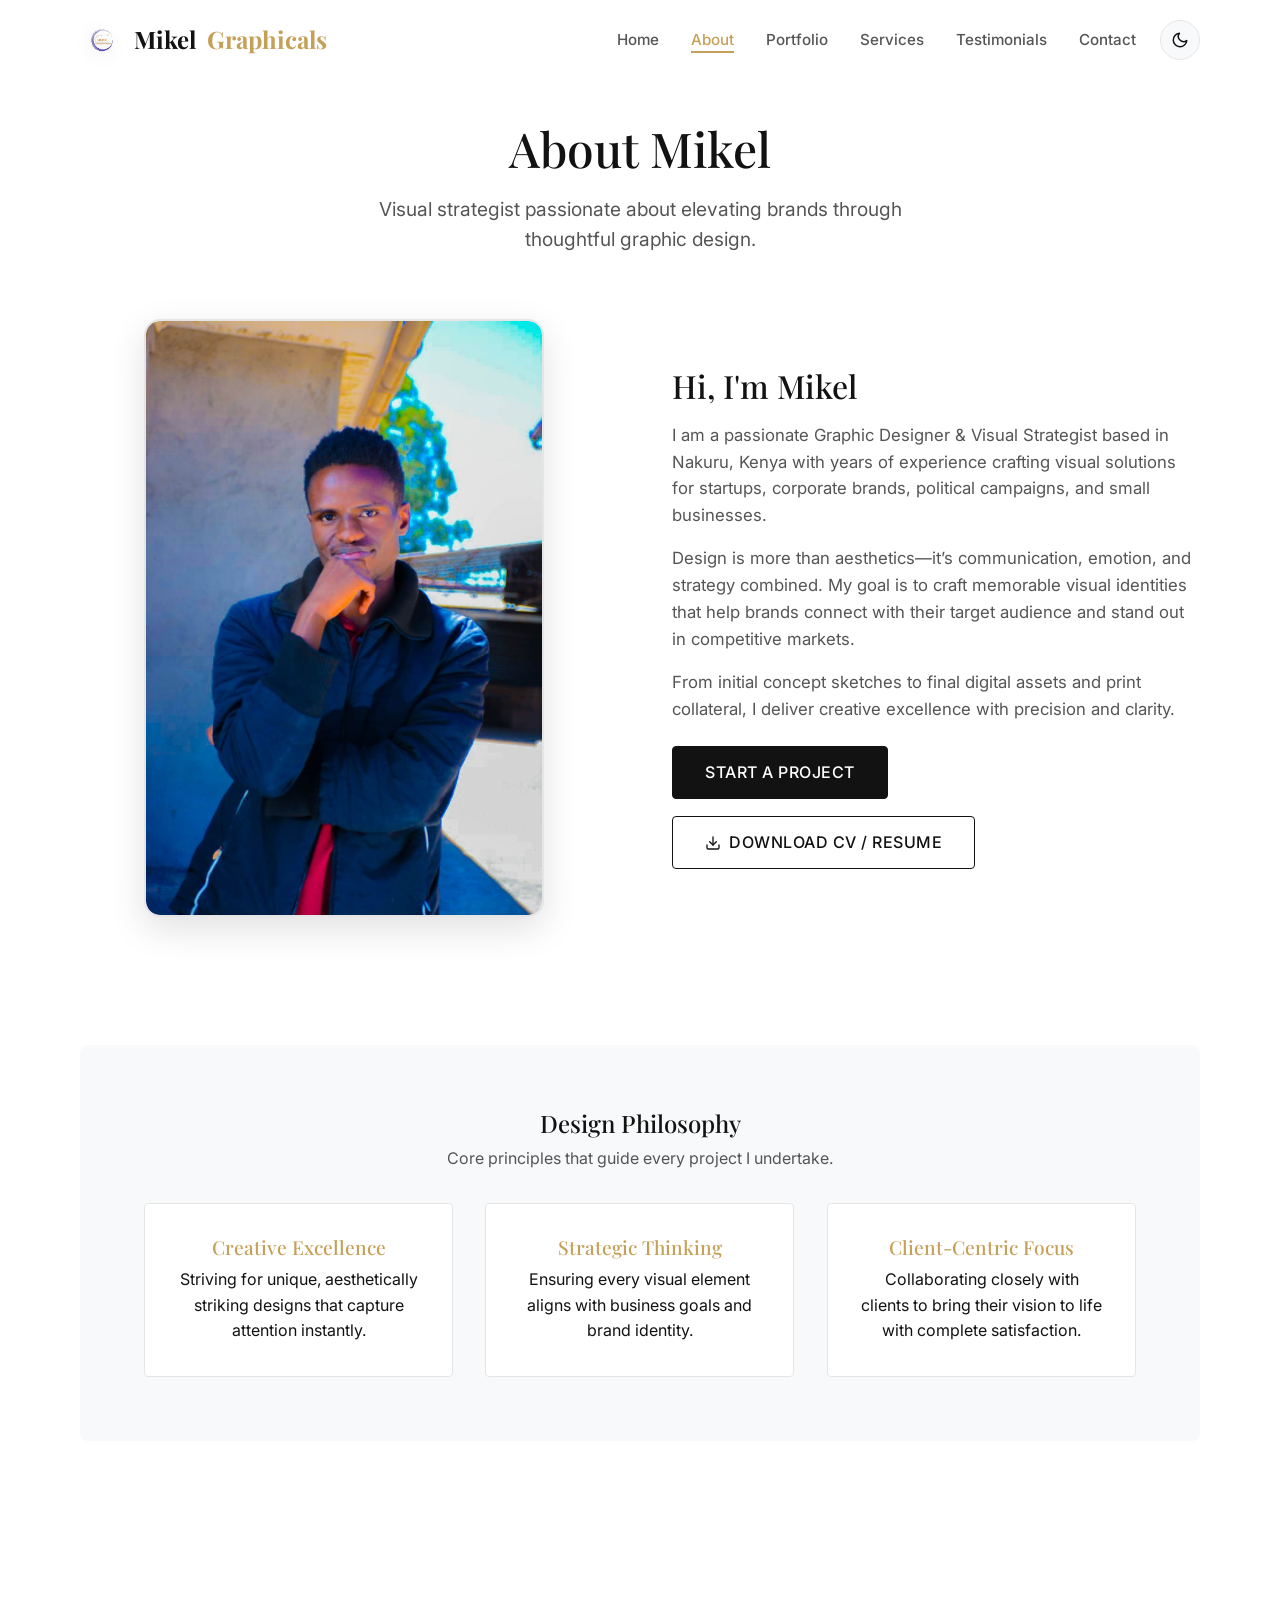
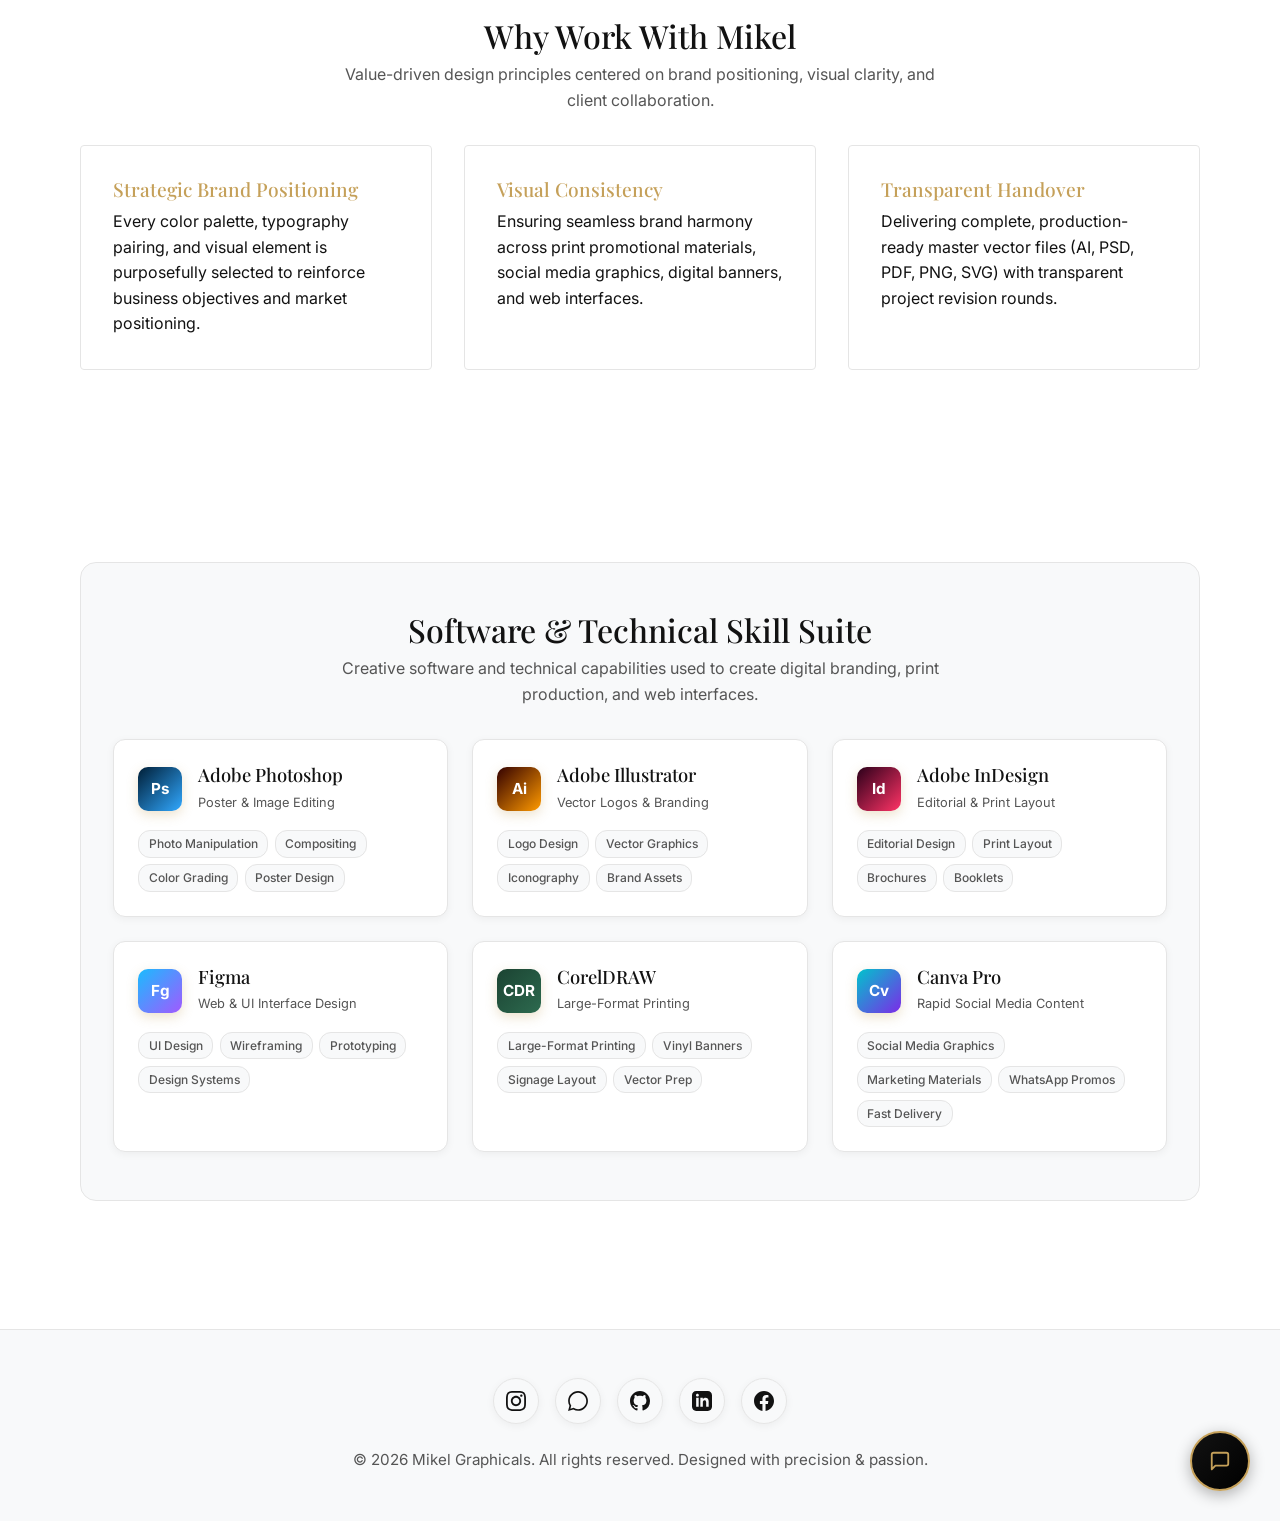
==== commit af757e0b: "Add files via upload" ====
--- a/about.html
+++ b/about.html
@@ -20,6 +20,9 @@
   <meta name="twitter:image" content="images/Mikel.png" />
 
   <link rel="icon" type="image/svg+xml" href="favicon.svg" />
+  <link rel="preconnect" href="https://fonts.googleapis.com" />
+  <link rel="preconnect" href="https://fonts.gstatic.com" crossorigin />
+  <link href="https://fonts.googleapis.com/css2?family=Inter:wght@300;400;500;600;700&family=Playfair+Display:ital,wght@0,500;0,600;0,700;1,500&display=swap" rel="stylesheet" />
   <link rel="stylesheet" href="css/style.css" />
 </head>
 <body>
@@ -45,6 +48,8 @@
     </div>
   </header>
 
+  <main id="mainContent">
+
   <!-- About Section -->
   <section class="section about-page" style="padding-top: 120px;">
     <div class="container">
@@ -56,7 +61,7 @@
       <div class="about-content">
         <div class="about-section">
           <div class="about-image-wrapper">
-            <img src="images/Mikel_Profile.jpg" alt="Mikel - Graphic Designer & Visual Strategist" class="about-image" />
+            <img src="images/Mikel_Profile.jpg" alt="Mikel - Graphic Designer & Visual Strategist" class="about-image" decoding="async" fetchpriority="high" />
           </div>
           <div class="about-text">
             <h2>Hi, I'm Mikel</h2>
@@ -225,6 +230,8 @@
     </div>
   </section>
 
+  </main>
+
   <!-- Miki Floating AI Chatbot Widget -->
   <div class="miki-widget">
     <div class="miki-chat-window" id="mikiWindow">
@@ -241,7 +248,7 @@
 
       <div class="miki-messages" id="mikiMessages">
         <div class="message ai">
-          Hi! I'm Miki. Feel free to ask me anything about Mikel's background or skills!
+          Hey There! I'm Miki. Feel free to ask me anything about Mikel's background or skills!
         </div>
       </div>
 
--- a/css/style.css
+++ b/css/style.css
@@ -1,4 +1,4 @@
-@import url('https://fonts.googleapis.com/css2?family=Inter:wght@300;400;500;600;700&family=Playfair+Display:ital,wght@0,500;0,600;0,700;1,500&display=swap');
+/* Google Fonts are preconnected and loaded via <link> in HTML for zero-blocking performance */
 
 :root {
   --bg-primary: #ffffff;
@@ -108,6 +108,29 @@
   }
 }
 
+/* Top Nano Progress Bar for Instant Route Navigation */
+.nav-progress-bar {
+  position: fixed;
+  top: 0;
+  left: 0;
+  height: 3px;
+  width: 0%;
+  background: linear-gradient(90deg, var(--accent-color, #C5A059), var(--accent-hover, #D4AF37));
+  box-shadow: 0 0 10px rgba(197, 160, 89, 0.7);
+  z-index: 999999;
+  transition: width 0.2s cubic-bezier(0.16, 1, 0.3, 1), opacity 0.2s ease;
+  pointer-events: none;
+}
+
+/* Fast hardware-accelerated page transitions without layout shift */
+#mainContent {
+  display: block;
+  min-height: calc(100vh - 160px);
+  transition: opacity 0.08s ease-out;
+  will-change: opacity;
+  transform: translateZ(0);
+}
+
 /* Header & Navigation */
 .navbar {
   position: fixed;
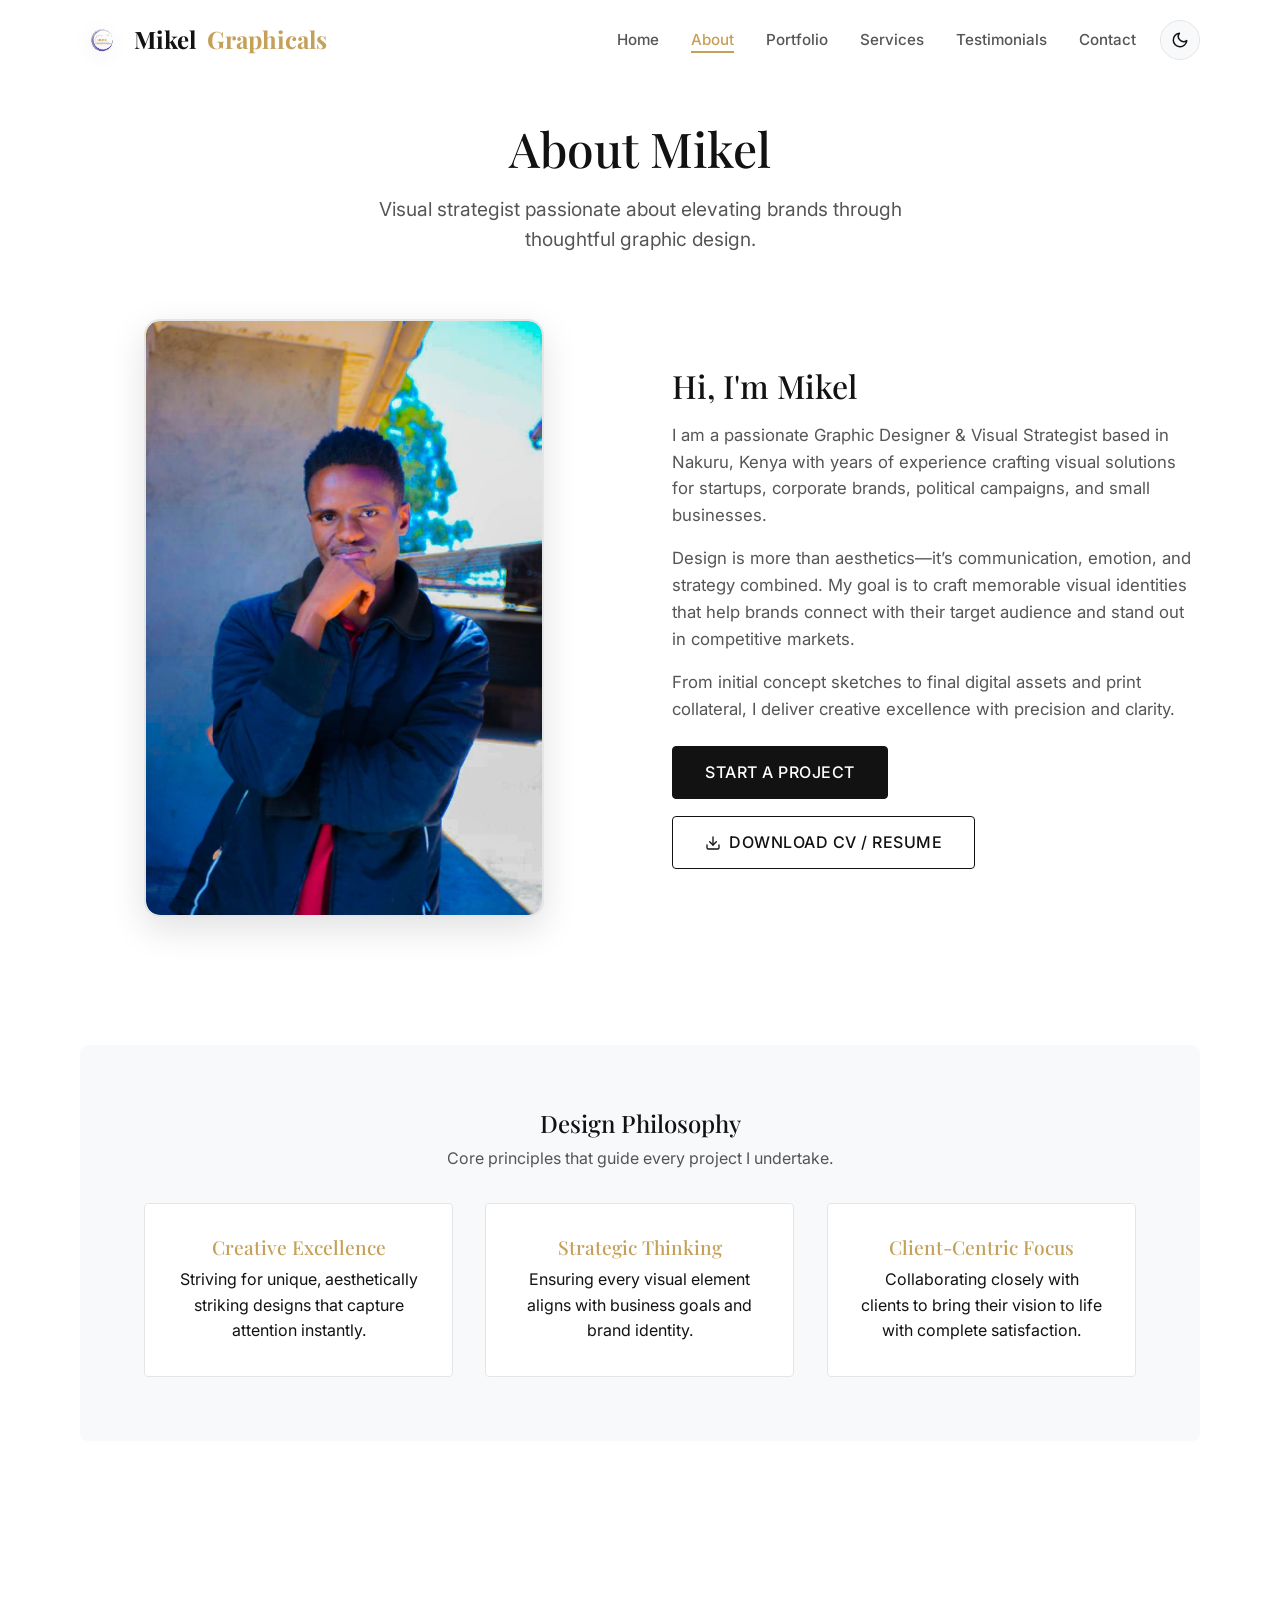
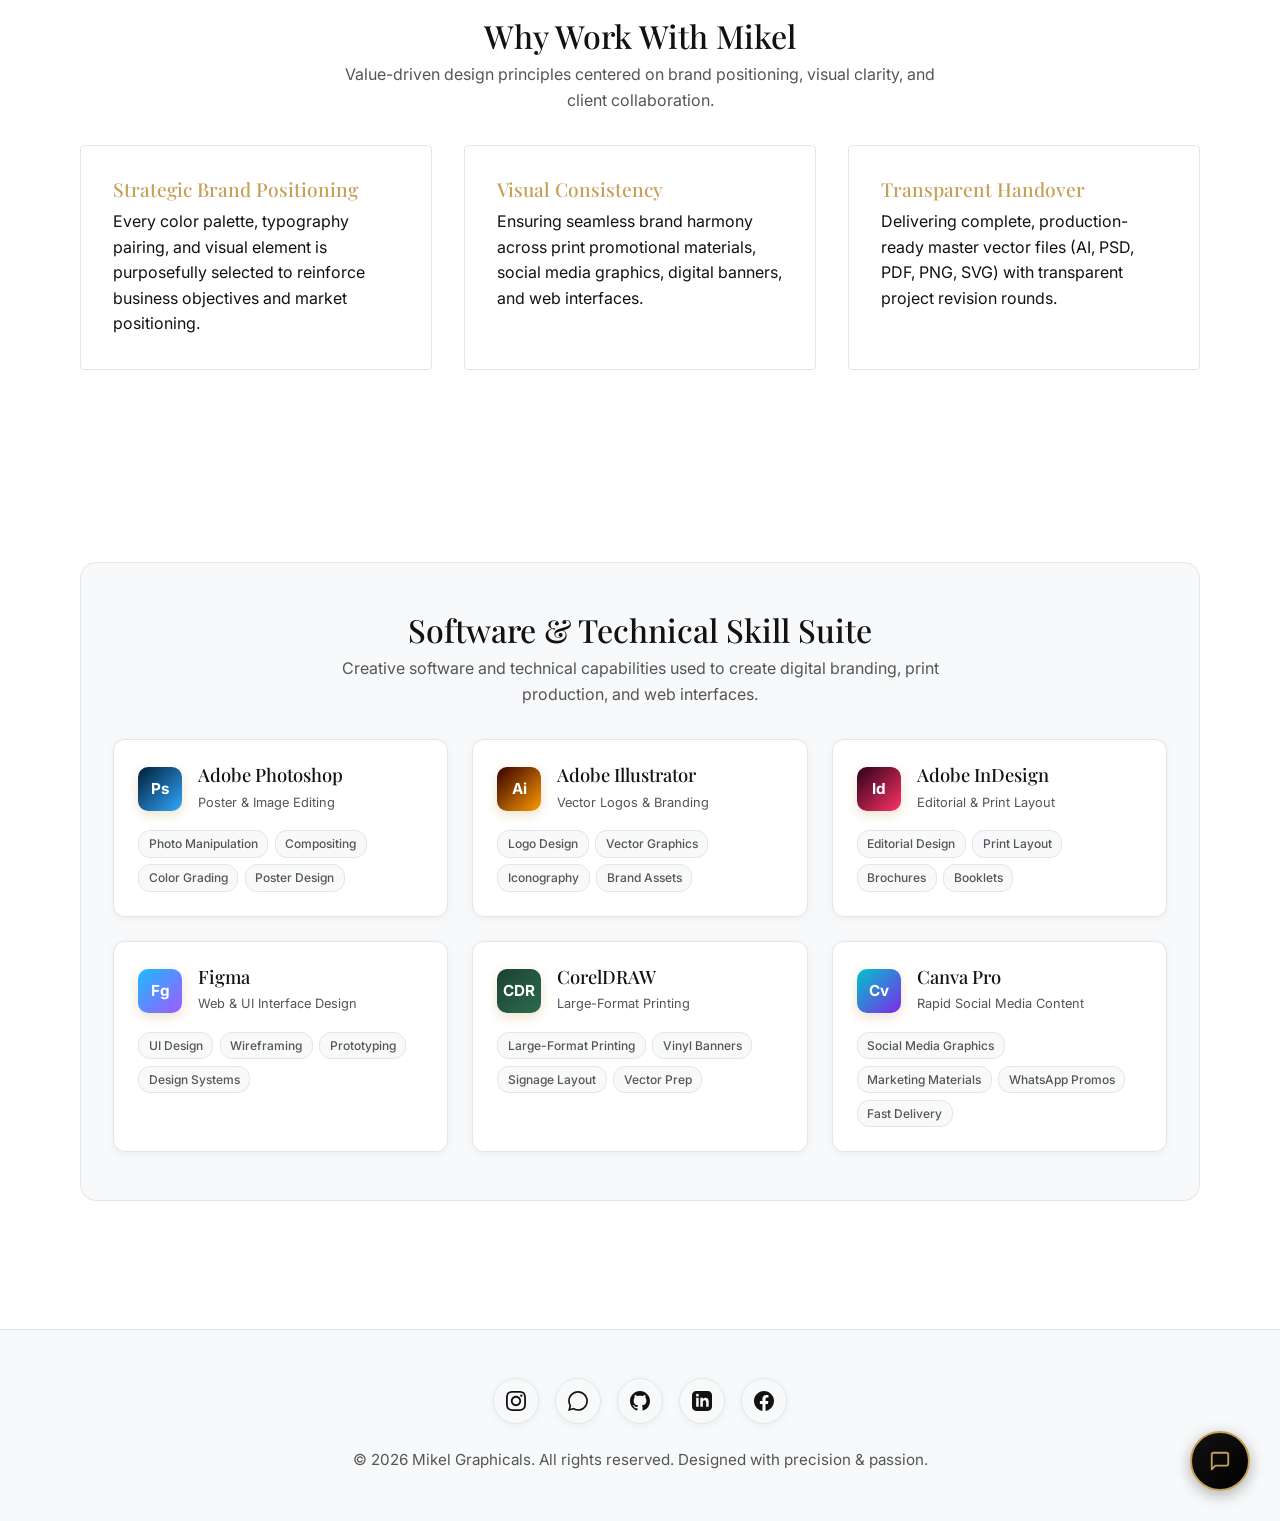
==== commit 0c900ccd: "Add files via upload" ====
--- a/about.html
+++ b/about.html
@@ -5,21 +5,36 @@
   <meta name="viewport" content="width=device-width, initial-scale=1.0" />
   <title>About | Mikel Graphicals</title>
   <meta name="description" content="About Mikel Graphicals - Graphic designer & visual strategist based in Nakuru, Kenya." />
+  <link rel="canonical" href="https://mikelgraphical.netlify.app/about.html" />
+
+  <!-- Website & Application Identity -->
+  <meta name="application-name" content="Mikel Graphicals" />
+  <meta name="apple-mobile-web-app-title" content="Mikel Graphicals" />
+  <meta name="robots" content="index, follow, max-image-preview:large, max-snippet:-1, max-video-preview:-1" />
+  <meta name="googlebot" content="index, follow" />
   
   <!-- Open Graph / Social Media Preview Meta Tags -->
   <meta property="og:type" content="website" />
-  <meta property="og:url" content="https://mikel-graphicals.com/about.html" />
+  <meta property="og:site_name" content="Mikel Graphicals" />
+  <meta property="og:url" content="https://mikelgraphical.netlify.app/about.html" />
   <meta property="og:title" content="About Mikel Graphicals | Graphic Designer & Visual Strategist" />
   <meta property="og:description" content="Visual strategist passionate about elevating brands through thoughtful graphic design in Nakuru, Kenya." />
-  <meta property="og:image" content="images/Mikel.png" />
+  <meta property="og:image" content="https://mikelgraphical.netlify.app/images/Mikel.png" />
 
   <!-- Twitter Card Meta Tags -->
   <meta name="twitter:card" content="summary_large_image" />
   <meta name="twitter:title" content="About Mikel Graphicals | Graphic Designer & Visual Strategist" />
   <meta name="twitter:description" content="Visual strategist passionate about elevating brands through thoughtful graphic design in Nakuru, Kenya." />
-  <meta name="twitter:image" content="images/Mikel.png" />
-
+  <meta name="twitter:image" content="https://mikelgraphical.netlify.app/images/Mikel.png" />
+
+  <!-- Favicon and App Icons -->
+  <link rel="icon" type="image/x-icon" href="favicon.ico" />
   <link rel="icon" type="image/svg+xml" href="favicon.svg" />
+  <link rel="icon" type="image/png" sizes="48x48" href="favicon-48x48.png" />
+  <link rel="icon" type="image/png" sizes="96x96" href="favicon-96x96.png" />
+  <link rel="apple-touch-icon" sizes="180x180" href="apple-touch-icon.png" />
+  <link rel="manifest" href="site.webmanifest" />
+  <meta name="theme-color" content="#0a0a0a" />
   <link rel="preconnect" href="https://fonts.googleapis.com" />
   <link rel="preconnect" href="https://fonts.gstatic.com" crossorigin />
   <link href="https://fonts.googleapis.com/css2?family=Inter:wght@300;400;500;600;700&family=Playfair+Display:ital,wght@0,500;0,600;0,700;1,500&display=swap" rel="stylesheet" />
